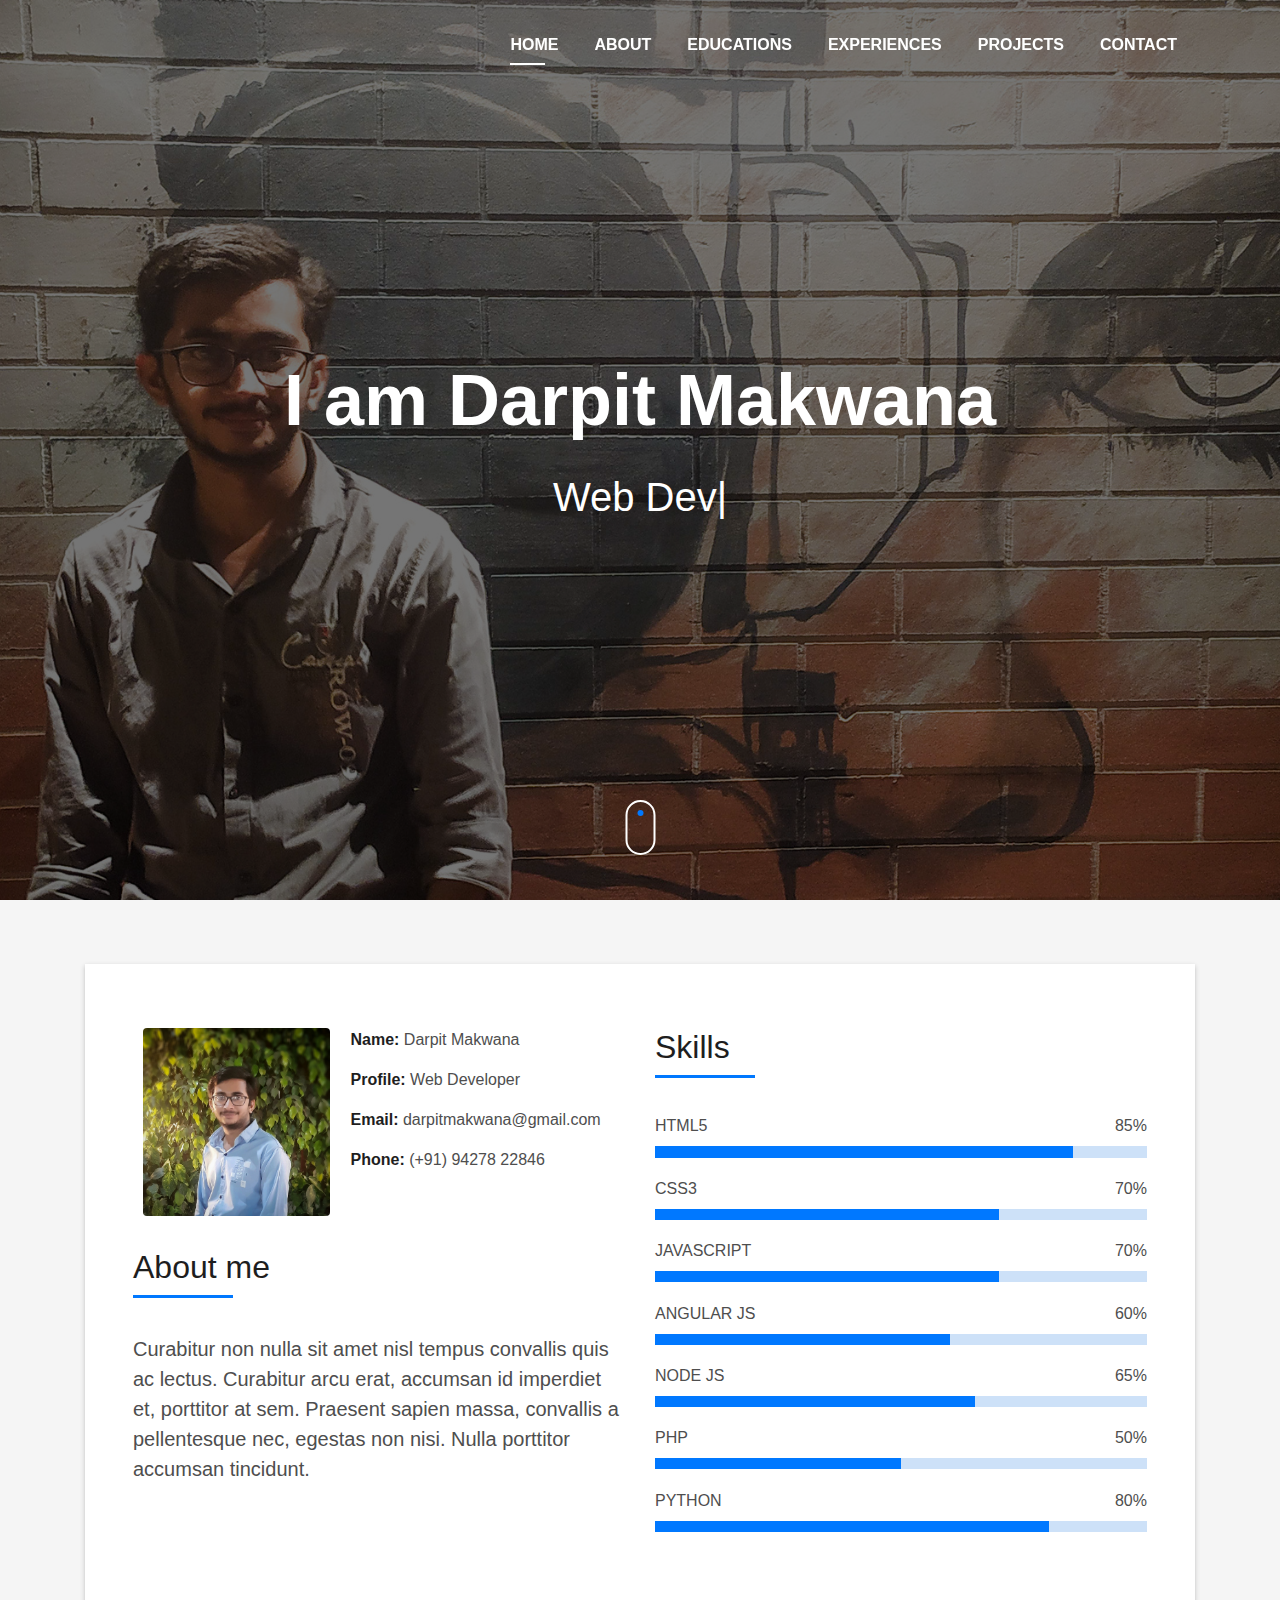
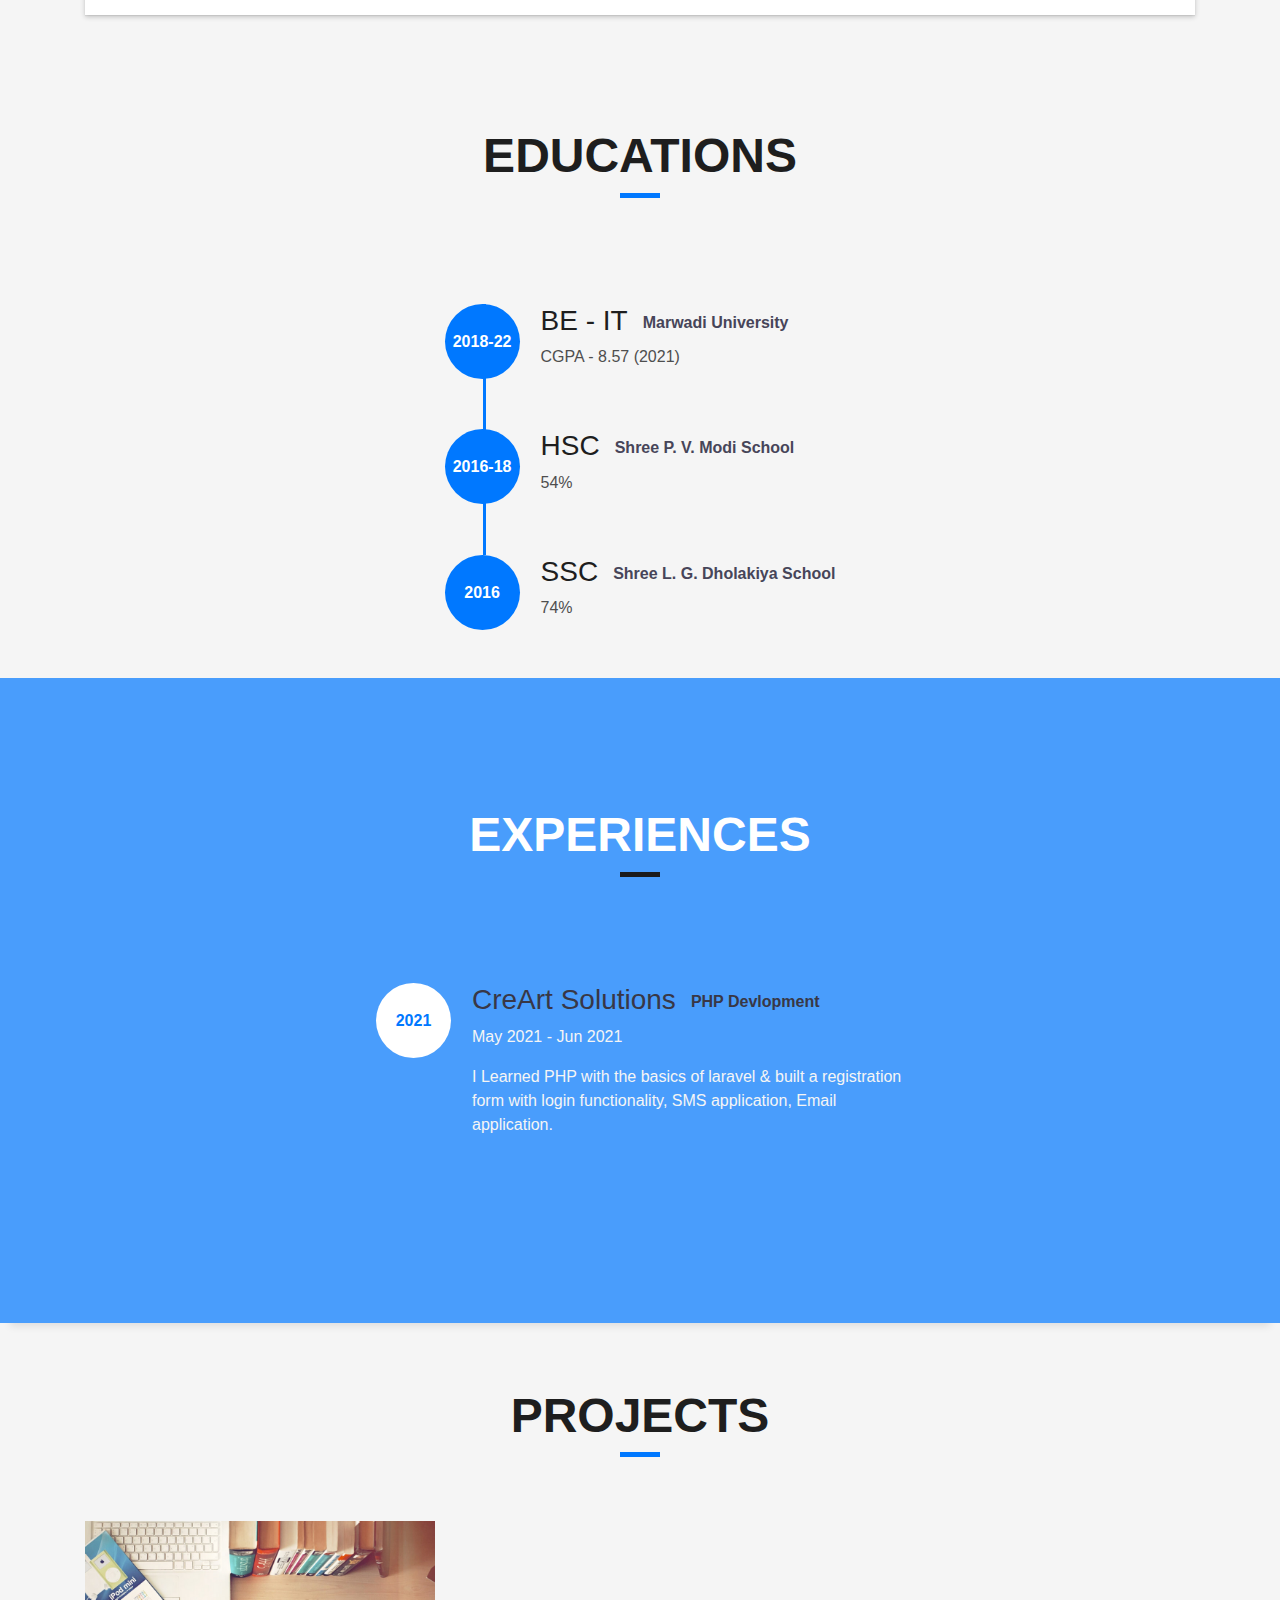
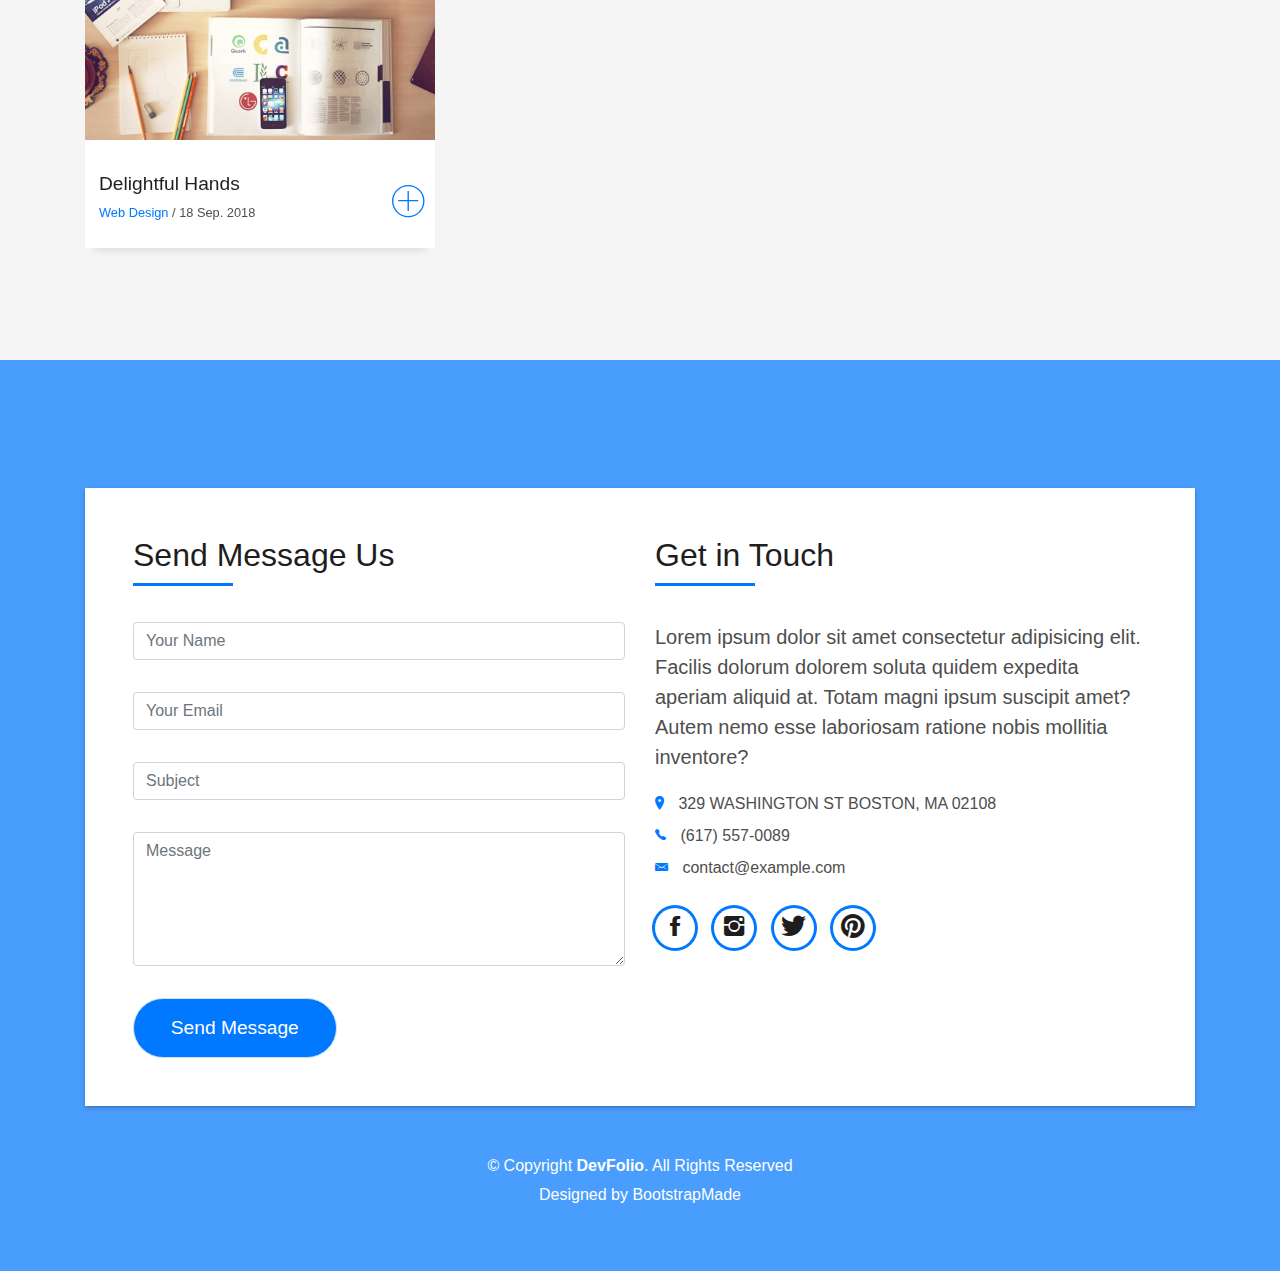
==== index.html @ 86b681df "Add Initial Code" ====
<!DOCTYPE html>
<html lang="en">

<head>
  <meta charset="utf-8" />
  <title>Darpit Makwana</title>
  <meta content="width=device-width, initial-scale=1.0" name="viewport" />
  <meta content="" name="keywords" />
  <meta content="" name="description" />

  <!-- Favicons -->
  <link href="img/favicon.png" rel="icon" />
  <link href="img/apple-touch-icon.png" rel="apple-touch-icon" />

  <!-- Bootstrap CSS File -->
  <link href="lib/bootstrap/css/bootstrap.min.css" rel="stylesheet" />

  <!-- Libraries CSS Files -->
  <link href="lib/font-awesome/css/font-awesome.min.css" rel="stylesheet" />
  <link href="lib/animate/animate.min.css" rel="stylesheet" />
  <link href="lib/ionicons/css/ionicons.min.css" rel="stylesheet" />
  <link href="lib/owlcarousel/assets/owl.carousel.min.css" rel="stylesheet" />
  <link href="lib/lightbox/css/lightbox.min.css" rel="stylesheet" />

  <!-- Main Stylesheet File -->
  <link href="css/style.css" rel="stylesheet" />
  <link rel="stylesheet" href="style.css" />

  <!-- =======================================================
    Theme Name: DevFolio
    Theme URL: https://bootstrapmade.com/devfolio-bootstrap-portfolio-html-template/
    Author: BootstrapMade.com
    License: https://bootstrapmade.com/license/
  ======================================================= -->
</head>

<body id="page-top">
  <!--/ Nav Star /-->
  <nav class="navbar navbar-b navbar-trans navbar-expand-md fixed-top" id="mainNav">
    <div class="container">
      <!-- <a class="navbar-brand js-scroll" href="#page-top">DevFolio</a> -->
      <button class="navbar-toggler collapsed" type="button" data-toggle="collapse" data-target="#navbarDefault"
        aria-controls="navbarDefault" aria-expanded="false" aria-label="Toggle navigation">
        <span></span>
        <span></span>
        <span></span>
      </button>
      <div class="navbar-collapse collapse justify-content-end" id="navbarDefault">
        <ul class="navbar-nav">
          <li class="nav-item">
            <a class="nav-link js-scroll active" href="#home">Home</a>
          </li>
          <li class="nav-item">
            <a class="nav-link js-scroll" href="#about">About</a>
          </li>
          <li class="nav-item">
            <a class="nav-link js-scroll" href="#educations">Educations</a>
          </li>
          <li class="nav-item">
            <a class="nav-link js-scroll" href="#experiences">Experiences</a>
          </li>
          <li class="nav-item">
            <a class="nav-link js-scroll" href="#projects">Projects</a>
          </li>
          <!-- <li class="nav-item">
            <a class="nav-link js-scroll" href="#blog">Blog</a>
          </li> -->
          <li class="nav-item">
            <a class="nav-link js-scroll" href="#contact">Contact</a>
          </li>
        </ul>
      </div>
    </div>
  </nav>
  <!--/ Nav End /-->

  <!--/ Intro Skew Star /-->
  <div id="home" class="intro route bg-image" style="background-image: url(img/Darpit.jpg)">
    <div class="overlay-itro"></div>
    <div class="intro-content display-table">
      <div class="table-cell">
        <div class="container">
          <!-- <p class="display-6 color-d">Hello, world!</p> -->
          <h1 class="intro-title mb-4">I am Darpit Makwana</h1>
          <p class="intro-subtitle">
            <span class="text-slider-items">
              Web Developer,Web Designer,Frontend Developer,Python Developer
            </span>
            <strong class="text-slider"></strong>
          </p>
          <!-- <p class="pt-3"><a class="btn btn-primary btn js-scroll px-4" href="#about" role="button">Learn More</a></p> -->
          <a href="#about" class="scroll-down js-scroll mouse effect">
            <span></span>
          </a>
        </div>
      </div>
    </div>
  </div>
  <!--/ Intro Skew End /-->

  <section id="about" class="about-mf sect-pt4 route">
    <div class="container">
      <div class="row">
        <div class="col-sm-12">
          <div class="box-shadow-full">
            <div class="row">
              <div class="col-md-6">
                <div class="row">
                  <div class="col-sm-6 col-md-5">
                    <div class="about-img">
                      <img src="img/Darpit 1x1.jpg" class="img-fluid rounded b-shadow-a" alt="Profile Picture" />
                    </div>
                  </div>
                  <div class="col-sm-6 col-md-7">
                    <div class="about-info">
                      <p>
                        <span class="title-s">Name: </span>
                        <span class="span-about">Darpit Makwana</span>
                      </p>
                      <p>
                        <span class="title-s">Profile: </span>
                        <span class="span-about">Web Developer</span>
                      </p>
                      <p>
                        <span class="title-s">Email: </span>
                        <span class="span-about">darpitmakwana@gmail.com</span>
                      </p>
                      <p>
                        <span class="title-s">Phone: </span>
                        <span class="span-about">(+91) 94278 22846</span>
                      </p>
                    </div>
                  </div>
                </div>
                <div class="title-box-2">
                  <h5 class="title-left">About me</h5>
                </div>
                <p class="lead">
                  Curabitur non nulla sit amet nisl tempus convallis quis ac
                  lectus. Curabitur arcu erat, accumsan id imperdiet et,
                  porttitor at sem. Praesent sapien massa, convallis a
                  pellentesque nec, egestas non nisi. Nulla porttitor
                  accumsan tincidunt.
                </p>

              </div>
              <div class="col-md-6">
                <div class="about-me pt-4 pt-md-0">
                  <div class="skill-mf">
                    <div class="title-box-2">
                      <h5 class="title-left">Skills</h5>
                    </div>
                    <span>HTML5</span> <span class="pull-right">85%</span>
                    <div class="progress">
                      <div class="progress-bar" role="progressbar" style="width: 85%" aria-valuenow="85"
                        aria-valuemin="0" aria-valuemax="100"></div>
                    </div>
                    <span>CSS3</span> <span class="pull-right">70%</span>
                    <div class="progress">
                      <div class="progress-bar" role="progressbar" style="width: 70%" aria-valuenow="70"
                        aria-valuemin="0" aria-valuemax="100"></div>
                    </div>
                    <span>JAVASCRIPT</span> <span class="pull-right">70%</span>
                    <div class="progress">
                      <div class="progress-bar" role="progressbar" style="width: 70%" aria-valuenow="70"
                        aria-valuemin="0" aria-valuemax="100"></div>
                    </div>
                    <span>ANGULAR JS</span> <span class="pull-right">60%</span>
                    <div class="progress">
                      <div class="progress-bar" role="progressbar" style="width: 60%" aria-valuenow="60"
                        aria-valuemin="0" aria-valuemax="100"></div>
                    </div>
                    <span>NODE JS</span> <span class="pull-right">65%</span>
                    <div class="progress">
                      <div class="progress-bar" role="progressbar" style="width: 65%" aria-valuenow="65"
                        aria-valuemin="0" aria-valuemax="100"></div>
                    </div>
                    <span>PHP</span> <span class="pull-right">50%</span>
                    <div class="progress">
                      <div class="progress-bar" role="progressbar" style="width: 50%" aria-valuenow="50"
                        aria-valuemin="0" aria-valuemax="100"></div>
                    </div>
                    <span>PYTHON</span> <span class="pull-right">80%</span>
                    <div class="progress">
                      <div class="progress-bar" role="progressbar" style="width: 80%" aria-valuenow="80"
                        aria-valuemin="0" aria-valuemax="100"></div>
                    </div>


                  </div>



                </div>
              </div>
            </div>
          </div>
        </div>
      </div>
    </div>
  </section>

  <!--/ Section Services Star /-->
  <section id="educations" class="educations-mf sect-pt4 route">
    <div class="container">
      <div class="row">
        <div class="col-sm-12">
          <div class="title-box text-center">
            <h3 class="title-a">Educations</h3>
            <div class="line-mf"></div>
          </div>
        </div>
      </div>
      <div class="row">
        <div class="center">
          <div class="timeline">
            <div class="timeline-edu">
              <div class="timeline-yr-edu">
                <span>2018-22</span>
              </div>
              <div class="timeline-info-edu">
                <h3><span>BE - IT</span><small>Marwadi University</small></h3>
                <p>
                  CGPA - 8.57 (2021)
                </p>
              </div>
            </div>

            <div class="timeline-edu">
              <div class="timeline-yr-edu">
                <span>2016-18</span>
              </div>
              <div class="timeline-info-edu">
                <h3>
                  <span>HSC</span><small>Shree P. V. Modi School</small>
                </h3>
                <p>
                  54%
                </p>
              </div>
            </div>

            <div class="timeline-edu">
              <div class="timeline-yr-edu">
                <span>2016</span>
              </div>
              <div class="timeline-info-edu">
                <h3>
                  <span>SSC</span><small>Shree L. G. Dholakiya School</small>
                </h3>
                <p>
                  74%
                </p>
              </div>
            </div>
          </div>
        </div>
      </div>
  </section>
  <!--/ Section Education End /-->


  <!--/ Section Experiences Star /-->
  <section id="experiences" class="experiences-mf route">
    <div class="section-counter paralax-mf bg-image" style="background-image: url(img/overlay-bg.jpg)">
      <div class="overlay-mf"></div>
      <div class="container">
        <div class="row">
          <div class="col-sm-12">
            <div class="title-box text-center">
              <h3 class="title-aw">Experiences</h3>
              <div class="line-black"></div>
            </div>
          </div>
          <div class="center">
            <div class="timeline">
              <div class="timeline-exp">
                <div class="timeline-yr-exp">
                  <span>2021</span>
                </div>
                <div class="timeline-info-exp">
                  <h3><span class="exp-title">CreArt Solutions</span><small>PHP Devlopment</small></h3>
                  <p class="color-d">May 2021 - Jun 2021</p>
                  <p class="color-d">
                    I Learned PHP with the basics of laravel & built a registration form with login functionality, SMS application, Email application.
                  </p>
                </div>
              </div>
            </div>
          </div>
        </div>
      </div>
    </div>
  </section>
  <!--/ Section Experiences End /-->

  <!--/ Section Projects Star /-->
  <section id="projects" class="projects-mf sect-pt4 route">
    <div class="container">
      <div class="row">
        <div class="col-sm-12">
          <div class="title-box text-center">
            <h3 class="title-a">Projects</h3>
            <!-- <p class="subtitle-a">
              Lorem ipsum, dolor sit amet consectetur adipisicing elit.
            </p> -->
            <div class="line-mf"></div>
          </div>
        </div>
      </div>
      <div class="row">

        <div class="col-md-4">
          <div class="project-box">
            <a href="img/Darpit.jpg" data-lightbox="gallery-mf">
              <div class="project-img">
                <img src="img/work-1.jpg" alt="" class="img-fluid" />
              </div>
              <div class="project-content">
                <div class="row">
                  <div class="col-sm-8">
                    <h2 class="w-title">Delightful Hands</h2>
                    <div class="w-more">
                      <span class="w-ctegory">Web Design</span> /
                      <span class="w-date">18 Sep. 2018</span>
                    </div>
                  </div>
                  <div class="col-sm-4">
                    <div class="w-like">
                      <span class="ion-ios-plus-outline"></span>
                    </div>
                  </div>
                </div>
              </div>
            </a>
          </div>





        </div>
      </div>
    </div>
  </section>
  <!--/ Section Projects End /-->

  <!--/ Section Contact-Footer Star /-->
  <section class="paralax-mf footer-paralax bg-image sect-mt4 route" style="background-image: url(img/overlay-bg.jpg)">
    <div class="overlay-mf"></div>
    <div class="container">
      <div class="row">
        <div class="col-sm-12">
          <div class="contact-mf">
            <div id="contact" class="box-shadow-full">
              <div class="row">
                <div class="col-md-6">
                  <div class="title-box-2">
                    <h5 class="title-left">Send Message Us</h5>
                  </div>
                  <div>
                    <form action="" method="post" role="form" class="contactForm">
                      <div id="sendmessage">
                        Your message has been sent. Thank you!
                      </div>
                      <div id="errormessage"></div>
                      <div class="row">
                        <div class="col-md-12 mb-3">
                          <div class="form-group">
                            <input type="text" name="name" class="form-control" id="name" placeholder="Your Name"
                              data-rule="minlen:4" data-msg="Please enter at least 4 chars" />
                            <div class="validation"></div>
                          </div>
                        </div>
                        <div class="col-md-12 mb-3">
                          <div class="form-group">
                            <input type="email" class="form-control" name="email" id="email" placeholder="Your Email"
                              data-rule="email" data-msg="Please enter a valid email" />
                            <div class="validation"></div>
                          </div>
                        </div>
                        <div class="col-md-12 mb-3">
                          <div class="form-group">
                            <input type="text" class="form-control" name="subject" id="subject" placeholder="Subject"
                              data-rule="minlen:4" data-msg="Please enter at least 8 chars of subject" />
                            <div class="validation"></div>
                          </div>
                        </div>
                        <div class="col-md-12 mb-3">
                          <div class="form-group">
                            <textarea class="form-control" name="message" rows="5" data-rule="required"
                              data-msg="Please write something for us" placeholder="Message"></textarea>
                            <div class="validation"></div>
                          </div>
                        </div>
                        <div class="col-md-12">
                          <button type="submit" class="button button-a button-big button-rouded">
                            Send Message
                          </button>
                        </div>
                      </div>
                    </form>
                  </div>
                </div>
                <div class="col-md-6">
                  <div class="title-box-2 pt-4 pt-md-0">
                    <h5 class="title-left">Get in Touch</h5>
                  </div>
                  <div class="more-info">
                    <p class="lead">
                      Lorem ipsum dolor sit amet consectetur adipisicing elit.
                      Facilis dolorum dolorem soluta quidem expedita aperiam
                      aliquid at. Totam magni ipsum suscipit amet? Autem nemo
                      esse laboriosam ratione nobis mollitia inventore?
                    </p>
                    <ul class="list-ico">
                      <li>
                        <span class="ion-ios-location"></span> 329 WASHINGTON
                        ST BOSTON, MA 02108
                      </li>
                      <li>
                        <span class="ion-ios-telephone"></span> (617) 557-0089
                      </li>
                      <li>
                        <span class="ion-email"></span> contact@example.com
                      </li>
                    </ul>
                  </div>
                  <div class="socials">
                    <ul>
                      <li>
                        <a href=""><span class="ico-circle"><i class="ion-social-facebook"></i></span></a>
                      </li>
                      <li>
                        <a href=""><span class="ico-circle"><i class="ion-social-instagram"></i></span></a>
                      </li>
                      <li>
                        <a href=""><span class="ico-circle"><i class="ion-social-twitter"></i></span></a>
                      </li>
                      <li>
                        <a href=""><span class="ico-circle"><i class="ion-social-pinterest"></i></span></a>
                      </li>
                    </ul>
                  </div>
                </div>
              </div>
            </div>
          </div>
        </div>
      </div>
    </div>
    <footer>
      <div class="container">
        <div class="row">
          <div class="col-sm-12">
            <div class="copyright-box">
              <p class="copyright">
                &copy; Copyright <strong>DevFolio</strong>. All Rights
                Reserved
              </p>
              <div class="credits">
                <!--
                  All the links in the footer should remain intact.
                  You can delete the links only if you purchased the pro version.
                  Licensing information: https://bootstrapmade.com/license/
                  Purchase the pro version with working PHP/AJAX contact form: https://bootstrapmade.com/buy/?theme=DevFolio
                -->
                Designed by
                <a href="https://bootstrapmade.com/">BootstrapMade</a>
              </div>
            </div>
          </div>
        </div>
      </div>
    </footer>
  </section>
  <!--/ Section Contact-footer End /-->

  <a href="#" class="back-to-top"><i class="fa fa-chevron-up"></i></a>
  <div id="preloader"></div>

  <!-- JavaScript Libraries -->
  <script src="lib/jquery/jquery.min.js"></script>
  <script src="lib/jquery/jquery-migrate.min.js"></script>
  <script src="lib/popper/popper.min.js"></script>
  <script src="lib/bootstrap/js/bootstrap.min.js"></script>
  <script src="lib/easing/easing.min.js"></script>
  <script src="lib/counterup/jquery.waypoints.min.js"></script>
  <script src="lib/counterup/jquery.counterup.js"></script>
  <script src="lib/owlcarousel/owl.carousel.min.js"></script>
  <script src="lib/lightbox/js/lightbox.min.js"></script>
  <script src="lib/typed/typed.min.js"></script>
  <!-- Contact Form JavaScript File -->
  <script src="contactform/contactform.js"></script>

  <!-- Template Main Javascript File -->
  <script src="js/main.js"></script>
</body>

</html>
---- css/style.css ----
/*
  Theme Name: DevFolio
  Theme URL: https://bootstrapmade.com/devfolio-bootstrap-portfolio-html-template/
  Author: BootstrapMade.com
  License: https://bootstrapmade.com/license/
*/

/*======================================
//--//-->   STYLES GENERALES
======================================*/

body {
  background-color: #f5f5f5;
  color: #4e4e4e;
}

h1,
h2,
h3,
h4,
h5,
h6 {
  color: #1e1e1e;
}

a {
  color: #1e1e1e;
  transition: all 0.5s ease-in-out;
}

a:hover {
  color: #0078ff;
  text-decoration: none;
  transition: all 0.5s ease-in-out;
}

.p-r {
  position: relative;
}

.color-a {
  color: #0078ff;
}

.color-d {
  color: #f5f5f5;
}

.color-text-a {
  color: #4e4e4e;
}

.box-shadow,
.paralax-mf,
.service-box,
.project-box,
.card-blog {
  box-shadow: 0 13px 8px -10px rgba(0, 0, 0, 0.1);
}

.box-shadow-a,
.button:hover {
  box-shadow: 0 0 0 4px #cde1f8;
}

.display-5 {
  font-size: 2.5rem;
  font-weight: 300;
  line-height: 1.1;
}

.display-6 {
  font-size: 2rem;
  font-weight: 300;
  line-height: 1.1;
}

.avatar {
  width: 32px;
  height: 32px;
  margin-right: 4px;
  overflow: hidden;
}

.bg-image {
  background-repeat: no-repeat;
  background-attachment: fixed;
  background-size: cover;
  background-position: center center;
}

.overlay-mf {
  background-color: #0078ff;
}

.overlay-mf {
  position: absolute;
  top: 0;
  left: 0px;
  padding: 0;
  height: 100%;
  width: 100%;
  opacity: 0.7;
}

.paralax-mf {
  position: relative;
  padding: 8rem 0;
}

.display-table {
  width: 100%;
  height: 100%;
  display: table;
}

.table-cell {
  display: table-cell;
  vertical-align: middle;
}

/*--/ Sections /--*/

.sect-4 {
  padding: 4rem 0;
}

.sect-pt4 {
  padding-top: 4rem;
}

.sect-mt4 {
  margin-top: 4rem;
}

/*--/ Title s /--*/

.title-s {
  font-weight: 600;
  color: #1e1e1e;
  /* font-size: 14px; */
}

.title-s, .span-about{
  font-size: 16px;
}

/*--/ Title A /--*/

.title-box {
  margin-bottom: 4rem;
}

.title-a, .title-aw {
  font-size: 3rem;
  font-weight: bold;
  text-transform: uppercase;
}

.title-aw {
  color: #ffffff;
}

.subtitle-a {
  color: #4e4e4e;
}

.line-mf, .line-black {
  width: 40px;
  height: 5px;
  background-color: #0078ff;
  margin: 0 auto;
}

.line-black {
  background-color: #1B1B1B;
}

/*--/ Title Left /--*/

.title-box-2 {
  margin-bottom: 3rem;
}

.title-left {
  font-size: 2rem;
  position: relative;
}

.title-left:before {
  content: '';
  position: absolute;
  height: 3px;
  background-color: #0078ff;
  width: 100px;
  bottom: -12px;
}

/*------/ Box /------*/

.box-pl2 {
  padding-left: 2rem;
}

.box-shadow-full {
  padding: 3rem 1.25rem;
  position: relative;
  background-color: #fff;
  margin-bottom: 3rem;
  z-index: 2;
  box-shadow: 0 1px 1px 0 rgba(0, 0, 0, 0.06), 0 2px 5px 0 rgba(0, 0, 0, 0.2);
}

/*------/ Socials /------*/

.socials {
  padding: 1.5rem 0;
}

.socials ul li {
  display: inline-block;
}

.socials .ico-circle {
  height: 40px;
  width: 40px;
  font-size: 1.7rem;
  border-radius: 50%;
  line-height: 1.4;
  margin: 0 15px 0 0;
  box-shadow: 0 0 0 3px #0078ff;
  transition: all 500ms ease;
}

.socials .ico-circle:hover {
  background-color: #0078ff;
  color: #fff;
  box-shadow: 0 0 0 3px #cde1f8;
  transition: all 500ms ease;
}

/*------/ Ul resect /------*/

.ul-resect,
.socials ul,
.list-ico,
.blog-wrapper .post-meta ul,
.box-comments .list-comments,
.widget-sidebar .list-sidebar,
.widget-tags ul {
  list-style: none;
  padding-left: 0;
  margin-bottom: 0;
}

.list-ico {
  line-height: 2;
}

.list-ico span {
  color: #0078ff;
  margin-right: 10px;
}

/*------/ Ico Circle /------*/

.ico-circle {
  height: 100px;
  width: 100px;
  font-size: 2rem;
  border-radius: 50%;
  line-height: 1.55;
  margin: 0 auto;
  text-align: center;
  box-shadow: 0 0 0 10px #0078ff;
  display: block;
}

/*------/ Owl Carousel /------*/

.owl-theme .owl-dots {
  text-align: center;
  margin-top: 18px;
}

.owl-theme .owl-dots .owl-dot {
  display: inline-block;
}

.owl-theme .owl-dots .owl-dot span {
  width: 18px;
  height: 7px;
  margin: 5px 5px;
  background: #cde1f8;
  border: 0px solid #cde1f8;
  display: block;
  transition: all 0.6s ease-in-out;
  cursor: pointer;
}

.owl-theme .owl-dots .owl-dot:hover span {
  background-color: #cde1f8;
}

.owl-theme .owl-dots .owl-dot.active span {
  background-color: #1B1B1B;
  width: 25px;
}

/*--/ Scrolltop s /--*/

.scrolltop-mf {
  position: relative;
  display: none;
}

.scrolltop-mf span {
  z-index: 999;
  position: fixed;
  width: 42px;
  height: 42px;
  background-color: #0078ff;
  opacity: .7;
  font-size: 1.6rem;
  line-height: 1.5;
  text-align: center;
  color: #fff;
  top: auto;
  left: auto;
  right: 30px;
  bottom: 50px;
  cursor: pointer;
  border-radius: 50%;
}

/* Back to top button */

.back-to-top {
  position: fixed;
  display: none;
  background: #0078ff;
  color: #fff;
  width: 44px;
  height: 44px;
  text-align: center;
  line-height: 1;
  font-size: 16px;
  border-radius: 50%;
  right: 15px;
  bottom: 15px;
  transition: background 0.5s;
  z-index: 11;
}

.back-to-top i {
  padding-top: 12px;
  color: #fff;
}

/* Prelaoder */

#preloader {
  position: fixed;
  top: 0;
  left: 0;
  right: 0;
  bottom: 0;
  z-index: 9999;
  overflow: hidden;
  background: #fff;
}

#preloader:before {
  content: "";
  position: fixed;
  top: calc(50% - 30px);
  left: calc(50% - 30px);
  border: 6px solid #f2f2f2;
  border-top: 6px solid #0078ff;
  border-radius: 50%;
  width: 60px;
  height: 60px;
  -webkit-animation: animate-preloader 1s linear infinite;
  animation: animate-preloader 1s linear infinite;
}

@-webkit-keyframes animate-preloader {
  0% {
    -webkit-transform: rotate(0deg);
    transform: rotate(0deg);
  }

  100% {
    -webkit-transform: rotate(360deg);
    transform: rotate(360deg);
  }
}

@keyframes animate-preloader {
  0% {
    -webkit-transform: rotate(0deg);
    transform: rotate(0deg);
  }

  100% {
    -webkit-transform: rotate(360deg);
    transform: rotate(360deg);
  }
}

/*======================================
//--//-->   NAVBAR
======================================*/

.navbar-b {
  transition: all .5s ease-in-out;
  background-color: transparent;
  padding-top: 1.563rem;
  padding-bottom: 1.563rem;
}

.navbar-b.navbar-reduce {
  box-shadow: 0px 6px 9px 0px rgba(0, 0, 0, 0.06);
}

.navbar-b.navbar-trans .nav-item,
.navbar-b.navbar-reduce .nav-item {
  position: relative;
  padding-right: 10px;
  padding-left: 0;
}

.navbar-b.navbar-trans .nav-link,
.navbar-b.navbar-reduce .nav-link {
  color: #fff;
  text-transform: uppercase;
  font-weight: 600;
}

.navbar-b.navbar-trans .nav-link:before,
.navbar-b.navbar-reduce .nav-link:before {
  content: '';
  position: absolute;
  margin-left: 0px;
  width: 0%;
  bottom: 0;
  left: 0;
  height: 2px;
  transition: all 500ms ease;
}

.navbar-b.navbar-trans .nav-link:hover,
.navbar-b.navbar-reduce .nav-link:hover {
  color: #1B1B1B;
}

.navbar-b.navbar-trans .nav-link:hover:before,
.navbar-b.navbar-reduce .nav-link:hover:before {
  width: 35px;
}

.navbar-b.navbar-trans .show > .nav-link:before,
.navbar-b.navbar-trans .active > .nav-link:before,
.navbar-b.navbar-trans .nav-link.show:before,
.navbar-b.navbar-trans .nav-link.active:before,
.navbar-b.navbar-reduce .show > .nav-link:before,
.navbar-b.navbar-reduce .active > .nav-link:before,
.navbar-b.navbar-reduce .nav-link.show:before,
.navbar-b.navbar-reduce .nav-link.active:before {
  width: 35px;
}

.navbar-b.navbar-trans .nav-link:before {
  background-color: #fff;
}

.navbar-b.navbar-trans .nav-link:hover {
  color: #fff;
}

.navbar-b.navbar-trans .show > .nav-link,
.navbar-b.navbar-trans .active > .nav-link,
.navbar-b.navbar-trans .nav-link.show,
.navbar-b.navbar-trans .nav-link.active {
  color: #fff;
}

.navbar-b.navbar-reduce {
  transition: all .5s ease-in-out;
  background-color: #fff;
  padding-top: 15px;
  padding-bottom: 15px;
}

.navbar-b.navbar-reduce .nav-link {
  color: #0078ff;
}

.navbar-b.navbar-reduce .nav-link:before {
  background-color: #0078ff;
}

.navbar-b.navbar-reduce .nav-link:hover {
  color: #0078ff;
}

.navbar-b.navbar-reduce .show > .nav-link,
.navbar-b.navbar-reduce .active > .nav-link,
.navbar-b.navbar-reduce .nav-link.show,
.navbar-b.navbar-reduce .nav-link.active {
  color: #0078ff;
}

.navbar-b.navbar-reduce .navbar-brand {
  color: #0078ff;
}

.navbar-b.navbar-reduce .navbar-toggler span {
  background-color: #1B1B1B;
}

.navbar-b .navbar-brand {
  color: #fff;
  font-size: 1.6rem;
  font-weight: 600;
}

.navbar-b .navbar-nav .dropdown-item.show .dropdown-menu,
.navbar-b .dropdown.show .dropdown-menu,
.navbar-b .dropdown-btn.show .dropdown-menu {
  -webkit-transform: translate3d(0px, 0px, 0px);
  transform: translate3d(0px, 0px, 0px);
  visibility: visible !important;
}

.navbar-b .dropdown-menu {
  margin: 1.12rem 0 0;
  border-radius: 0;
}

.navbar-b .dropdown-menu .dropdown-item {
  padding: .7rem 1.7rem;
  transition: all 500ms ease;
}

.navbar-b .dropdown-menu .dropdown-item:hover {
  background-color: #0078ff;
  color: #fff;
  transition: all 500ms ease;
}

.navbar-b .dropdown-menu .dropdown-item.active {
  background-color: #0078ff;
}

/*--/ Hamburger Navbar /--*/

.navbar-toggler {
  position: relative;
}

.navbar-toggler:focus,
.navbar-toggler:active {
  outline: 0;
}

.navbar-toggler span {
  display: block;
  background-color: #fff;
  height: 3px;
  width: 25px;
  margin-top: 4px;
  margin-bottom: 4px;
  -webkit-transform: rotate(0deg);
  transform: rotate(0deg);
  left: 0;
  opacity: 1;
}

.navbar-toggler span:nth-child(1),
.navbar-toggler span:nth-child(3) {
  transition: -webkit-transform .35s ease-in-out;
  transition: transform .35s ease-in-out;
  transition: transform .35s ease-in-out, -webkit-transform .35s ease-in-out;
}

.navbar-toggler:not(.collapsed) span:nth-child(1) {
  position: absolute;
  left: 12px;
  top: 10px;
  -webkit-transform: rotate(135deg);
  transform: rotate(135deg);
  opacity: 0.9;
}

.navbar-toggler:not(.collapsed) span:nth-child(2) {
  height: 12px;
  visibility: hidden;
  background-color: transparent;
}

.navbar-toggler:not(.collapsed) span:nth-child(3) {
  position: absolute;
  left: 12px;
  top: 10px;
  -webkit-transform: rotate(-135deg);
  transform: rotate(-135deg);
  opacity: 0.9;
}

/*======================================
//--//-->   INTRO
======================================*/

.intro {
  height: 100vh;
  position: relative;
  color: #fff;
}

.intro .intro-content {
  text-align: center;
  position: absolute;
}

.intro .overlay-itro {
  background-color: rgba(0, 0, 0, 0.6);
  position: absolute;
  top: 0;
  left: 0px;
  padding: 0;
  height: 100%;
  width: 100%;
  opacity: .9;
}

.intro .intro-title {
  color: #fff;
  font-weight: 600;
  font-size: 3rem;
}

.intro .intro-subtitle {
  font-size: 1.5rem;
  font-weight: 300;
}

.intro .text-slider-items {
  display: none;
}

.intro-single {
  height: 350px;
}

.intro-single .intro-content {
  margin-top: 30px;
}

.intro-single .intro-title {
  text-transform: uppercase;
  font-size: 3rem;
}

.intro-single .breadcrumb {
  background-color: transparent;
  color: #0078ff;
}

.intro-single .breadcrumb .breadcrumb-item:before {
  color: #cde1f8;
}

.intro-single .breadcrumb .breadcrumb-item.active {
  color: #cde1f8;
}

.intro-single .breadcrumb a {
  color: #fff;
}

/*======================================
//--//-->   ABOUT
======================================*/

.about-mf .box-shadow-full {
  padding-top: 4rem;
  padding-bottom: 4rem;
}

.about-mf .about-img {
  margin-bottom: 2rem;
}

.about-mf .about-img img {
  margin-left: 10px;
}

.skill-mf span {
  color: #4e4e4e;
}

.skill-mf .progress {
  background-color: #cde1f8;
  margin: .5rem 0 1.2rem 0;
  border-radius: 0;
  height: .7rem;
}

.skill-mf .progress .progress-bar {
  height: .7rem;
  background-color: #0078ff;
}

/*======================================
//--//-->   SERVICES
======================================*/

.service-box {
  background-color: #fff;
  padding: 2.5rem 1.3rem;
  border-radius: 1rem;
  margin-bottom: 3rem;
}

.service-box:hover .ico-circle {
  transition: all 500ms ease;
  color: #fff;
  background-color: #0078ff;
  box-shadow: 0 0 0 10px #cde1f8;
}

.service-box .service-ico {
  margin-bottom: 1rem;
  color: #1e1e1e;
}

.service-box .ico-circle {
  transition: all 500ms ease;
  font-size: 4rem;
}

.service-box .s-title {
  font-size: 1.4rem;
  text-transform: uppercase;
  text-align: center;
  padding: .4rem 0;
}

.service-box .s-description {
  color: #4e4e4e;
}

/*======================================
//--//-->   COUNTER
======================================*/

.counter-box {
  color: #fff;
  text-align: center;
}

.counter-ico {
  margin-bottom: 1rem;
}

.counter-ico .ico-circle {
  height: 60px;
  width: 60px;
  line-height: 1.8;
  box-shadow: 0 0 0 10px #cde1f8;
}

.counter-num .counter {
  font-size: 2rem;
  margin-bottom: 0;
}

/*======================================
//--//-->   PORTFOLIO
======================================*/

.project-box {
  margin-bottom: 3rem;
  -webkit-backface-visibility: hidden;
  backface-visibility: hidden;
  background-color: #fff;
}

.project-box:hover img {
  -webkit-transform: scale(1.3);
  transform: scale(1.3);
}

.project-img {
  display: block;
  overflow: hidden;
}

.project-img img {
  transition: all 1s;
}

.project-content {
  padding: 2rem 3% 1rem 4%;
}

.project-content .w-more {
  color: #4e4e4e;
  font-size: .8rem;
}

.project-content .w-more .w-ctegory {
  color: #0078ff;
}

.project-content .w-like {
  font-size: 2.5rem;
  color: #0078ff;
  float: right;
}

.project-content .w-like a {
  color: #0078ff;
}

.project-content .w-like .num-like {
  font-size: .7rem;
}

.w-title {
  font-size: 1.2rem;
}

/*======================================
//--//-->   TESTIMONIALS
======================================*/

.testimonials .owl-carousel .owl-item img {
  width: auto;
}

.testimonial-box {
  color: #fff;
  text-align: center;
}

.testimonial-box .author-test {
  margin-top: 1rem;
}

.testimonial-box .author-test img {
  margin: 0 auto;
}

.testimonial-box .author {
  color: #fff;
  text-transform: uppercase;
  font-weight: 600;
  margin: 1rem 0;
  display: block;
  font-size: 1.4rem;
}

.testimonial-box .comit {
  font-size: 2rem;
  color: #0078ff;
  background-color: #fff;
  width: 52px;
  height: 52px;
  display: block;
  margin: 0 auto;
  border-radius: 50%;
  line-height: 1.6;
}

/*======================================
//--//-->   BLOG
======================================*/

.card-blog .card-body {
  position: relative;
}

.card-blog .card-category-box {
  position: absolute;
  text-align: center;
  top: -16px;
  left: 15px;
  right: 15px;
  line-height: 25px;
  overflow: hidden;
}

.card-blog .card-category {
  display: inline-block;
  color: #fff;
  padding: 0 15px 5px;
  overflow: hidden;
  background-color: #0078ff;
  border-radius: 4px;
}

.card-blog .card-category .category {
  color: #fff;
  display: inline-block;
  text-transform: uppercase;
  font-size: .7rem;
  letter-spacing: .1px;
  margin-bottom: 0;
}

.card-blog .card-title {
  font-size: 1.3rem;
  margin-top: .6rem;
}

.card-blog .card-description {
  color: #4e4e4e;
}

.card-blog .post-author {
  display: inline-block;
}

.card-blog .post-date {
  color: #4e4e4e;
  display: inline-block;
  float: right;
}

/*======================================
//--//-->   BLOG-SINGLE
======================================*/

.post-box,
.form-comments,
.box-comments,
.widget-sidebar {
  padding: 2rem;
  background-color: #fff;
  margin-bottom: 3rem;
}

.blog-wrapper .article-title {
  font-size: 1.5rem;
}

.blog-wrapper .post-meta {
  margin: 1rem 0;
}

.blog-wrapper .post-meta ul {
  border-left: 4px solid #0078ff;
  margin-top: 1rem;
}

.blog-wrapper .post-meta ul li {
  display: inline-block;
  margin-left: 15px;
}

.blog-wrapper .post-meta ul a {
  color: #0078ff;
}

.blog-wrapper .post-meta ul span {
  color: #1e1e1e;
}

.blog-wrapper .blockquote {
  border-left: 4px solid #0078ff;
  padding: 18px;
  font-style: italic;
}

/*------/ Comments /------*/

.box-comments .list-comments li {
  padding-bottom: 40px;
}

.box-comments .list-comments .comment-avatar {
  display: table-cell;
  vertical-align: top;
}

.box-comments .list-comments .comment-avatar img {
  width: 80px;
  height: 80px;
}

.box-comments .list-comments .comment-author {
  font-size: 1.3rem;
}

.box-comments .list-comments .comment-details {
  display: table-cell;
  vertical-align: top;
  padding-left: 25px;
}

.box-comments .list-comments a {
  color: #0078ff;
}

.box-comments .list-comments span {
  color: #1e1e1e;
  font-style: italic;
}

.box-comments .comment-children {
  margin-left: 40px;
}

/*------/ Sidebar /------*/

.widget-sidebar .sidebar-title {
  font-size: 1.6rem;
  font-weight: 600;
  border-left: 5px solid #0078ff;
  padding-left: 15px;
  text-transform: uppercase;
  margin-bottom: 1.5rem;
}

.widget-sidebar .list-sidebar li {
  position: relative;
  padding: 6px 0 6px 24px;
}

.widget-sidebar .list-sidebar li:before {
  position: absolute;
  content: "";
  width: 10px;
  height: 1px;
  left: 0;
  background-color: #0078ff;
  top: 20px;
}

.sidebar-search input {
  background-color: #fff;
  border-radius: 0;
  transition: all 0.5s ease-in-out;
}

.sidebar-search .btn-search {
  background-color: #0078ff;
  border-color: #0078ff;
  border-radius: 0;
  padding-left: 20px;
  padding-right: 20px;
}

.widget-tags ul li {
  display: inline-block;
  background-color: #0078ff;
  padding: .2rem .6rem;
  margin-bottom: .5rem;
  border-radius: 15px;
}

.widget-tags ul li a {
  color: #fff;
}

/*======================================
//--//-->   CONTACT
======================================*/

.footer-paralax {
  padding: 4rem 0 0 0;
}

.contact-mf {
  margin-top: 4rem;
}

/*======================================
//--//-->   FOOTER
======================================*/

footer {
  text-align: center;
  color: #fff;
  padding-bottom: 4rem;
}

footer .copyright {
  margin-bottom: .3rem;
}

footer .credits {
  margin-bottom: 0;
}

footer .credits a {
  color: #fff;
}

/*======================================
//--//-->   CONtaCT FORM
======================================*/

#sendmessage {
  color: #0078ff;
  border: 1px solid #0078ff;
  display: none;
  text-align: center;
  padding: 15px;
  font-weight: 600;
  margin-bottom: 15px;
}

#errormessage {
  color: red;
  display: none;
  border: 1px solid red;
  text-align: center;
  padding: 15px;
  font-weight: 600;
  margin-bottom: 15px;
}

#sendmessage.show,
#errormessage.show,
.show {
  display: block;
}

.validation {
  color: red;
  display: none;
  margin: 0 0 20px;
  font-weight: 400;
  font-size: 13px;
}

/*======================================
//--//-->   BUTTON
======================================*/

.button {
  display: inline-block;
  padding: .3rem .6rem;
  text-align: center;
  vertical-align: middle;
  -webkit-user-select: none;
  -moz-user-select: none;
  -ms-user-select: none;
  user-select: none;
  font-size: 1rem;
  border-radius: .3rem;
  border: 1px solid transparent;
  transition: all 500ms ease;
  cursor: pointer;
}

.button:focus {
  outline: 0;
}

.button:hover {
  background-color: #0062d3;
  color: #fff;
  transition: all 500ms ease;
}

.button-a {
  background-color: #0078ff;
  color: #fff;
  border-color: #cde1f8;
}

.button-big {
  padding: .9rem 2.3rem;
  font-size: 1.2rem;
}

.button-rouded {
  border-radius: 5rem;
}

.btn-lg {
  padding: .5rem 1rem;
  font-size: 1.25rem;
  line-height: 1.5;
  border-radius: .3rem;
}

@media (min-width: 577px) {
  .counter-box {
    margin-bottom: 1.8rem;
  }
}

@media (min-width: 767px) {
  .about-mf .box-pl2 {
    margin-top: 3rem;
    padding-left: 0rem;
  }

  .card-blog {
    margin-bottom: 3rem;
  }

  .contact-mf .box-pl2 {
    margin-top: 3rem;
    padding-left: 0rem;
  }
}

@media (min-width: 768px) {
  .box-shadow-full {
    padding: 3rem;
  }

  .navbar-b.navbar-trans .nav-item,
  .navbar-b.navbar-reduce .nav-item {
    padding-left: 10px;
  }

  .navbar-b.navbar-trans .nav-link:before,
  .navbar-b.navbar-reduce .nav-link:before {
    margin-left: 18px;
  }

  .intro .intro-title {
    font-size: 4.5rem;
  }

  .intro .intro-subtitle {
    font-size: 2.5rem;
  }

  .intro-single .intro-title {
    font-size: 3.5rem;
  }

  .testimonial-box .description {
    padding: 0 5rem;
  }

  .post-box,
  .form-comments,
  .box-comments,
  .widget-sidebar {
    padding: 3rem;
  }

  .blog-wrapper .article-title {
    font-size: 1.9rem;
  }

  .box-comments .list-comments .comment-author {
    font-size: 1.5rem;
  }
}

@media (min-width: 992px) {
  .testimonial-box .description {
    padding: 0 8rem;
  }
}

@media (min-width: 1200px) {
  .testimonial-box .description {
    padding: 0 13rem;
  }
}

@media (max-width: 768px) {
  .back-to-top {
    bottom: 15px;
  }
}
---- style.css ----
.scroll-down {
  position: absolute;
  bottom: 0px;
  left: 50%;
  width: 75px;
  height: 80px;
  text-align: center;
  text-decoration: none;
  cursor: pointer;
  bottom: 0;
  transform: translateX(-50%);
}

/* (Mouse Effects) */
.scroll-down.mouse {
  height: 100px;
}
.scroll-down.mouse span {
  /* position: relative; */
  display: inline-block;
  width: 30px;
  height: 55px;
  border: 2px solid #fff;
  border-radius: 50px;
  top: 5px;
}

/* Effect 3 */
.scroll-down.mouse.effect span::after {
  position: absolute;
  content: "";
  top: 10px;
  left: 0;
  right: 0;
  margin: 0 auto;
  width: 6px;
  height: 6px;
  border-radius: 100%;
  background: #0078ff;
  animation: animateMousePointer 1.5s infinite;
}
@keyframes animateMousePointer {
  0% {
    transform: translateY(0);
  }
  50% {
    opacity: 0.7;
  }
  100% {
    opacity: 0;
    transform: translateY(20px);
  }
}

/* --------------------- */

.center{
  margin-left: auto;
  margin-right: auto;
  width: auto;
  padding: 20px;
}

.timeline-edu, .timeline-exp {
  position: relative;
  padding: 22px 0;
}
.timeline-edu:last-child:before, .timeline-exp:last-child:before {
  height: 0;
}
.timeline-edu:before, .timeline-exp:before {
  content: "";
  background: #0078ff;
  width: 3px;
  height: 100%;
  position: absolute;
  left: 38px;
}

.timeline-exp:before{
  background-color: #ffffff;
}

.timeline-yr-edu, .timeline-yr-exp {
  background: #0078ff;
  border-radius: 100%;
  position: absolute;
  width: 75px;
  height: 75px;
  line-height: 75px;
  text-align: center;
}

.timeline-yr-exp{
  background: #ffffff;
}

.timeline-yr-edu span, .timeline-yr-exp span {
  color: #ffffff;
  font-size: 16px;
  font-weight: bold;
  display: block;
  line-height: 75px;
}

.timeline-yr-exp span{
  color: #0078ff;
}

.timeline-info-edu, .timeline-info-exp {
  display: inline-block;
  vertical-align: top;
  max-width: 432px;
  margin-left: 6em;
}
.timeline-info-edu small, .timeline-info-exp small {
  color: #474559;
  font-size: 16px;
  font-weight: bold;
  display: inline-block;
  vertical-align: middle;
  margin-left: 15px;
}

.timeline-info-exp small{
  color: #383746;
}

.exp-title{
  color: #383746;
}

@media (max-width: 580px) {
	.timeline-info small {
    display: block;
    margin: 10px 0 0 0;
  }
}

/* ---------------------------------------------------- */
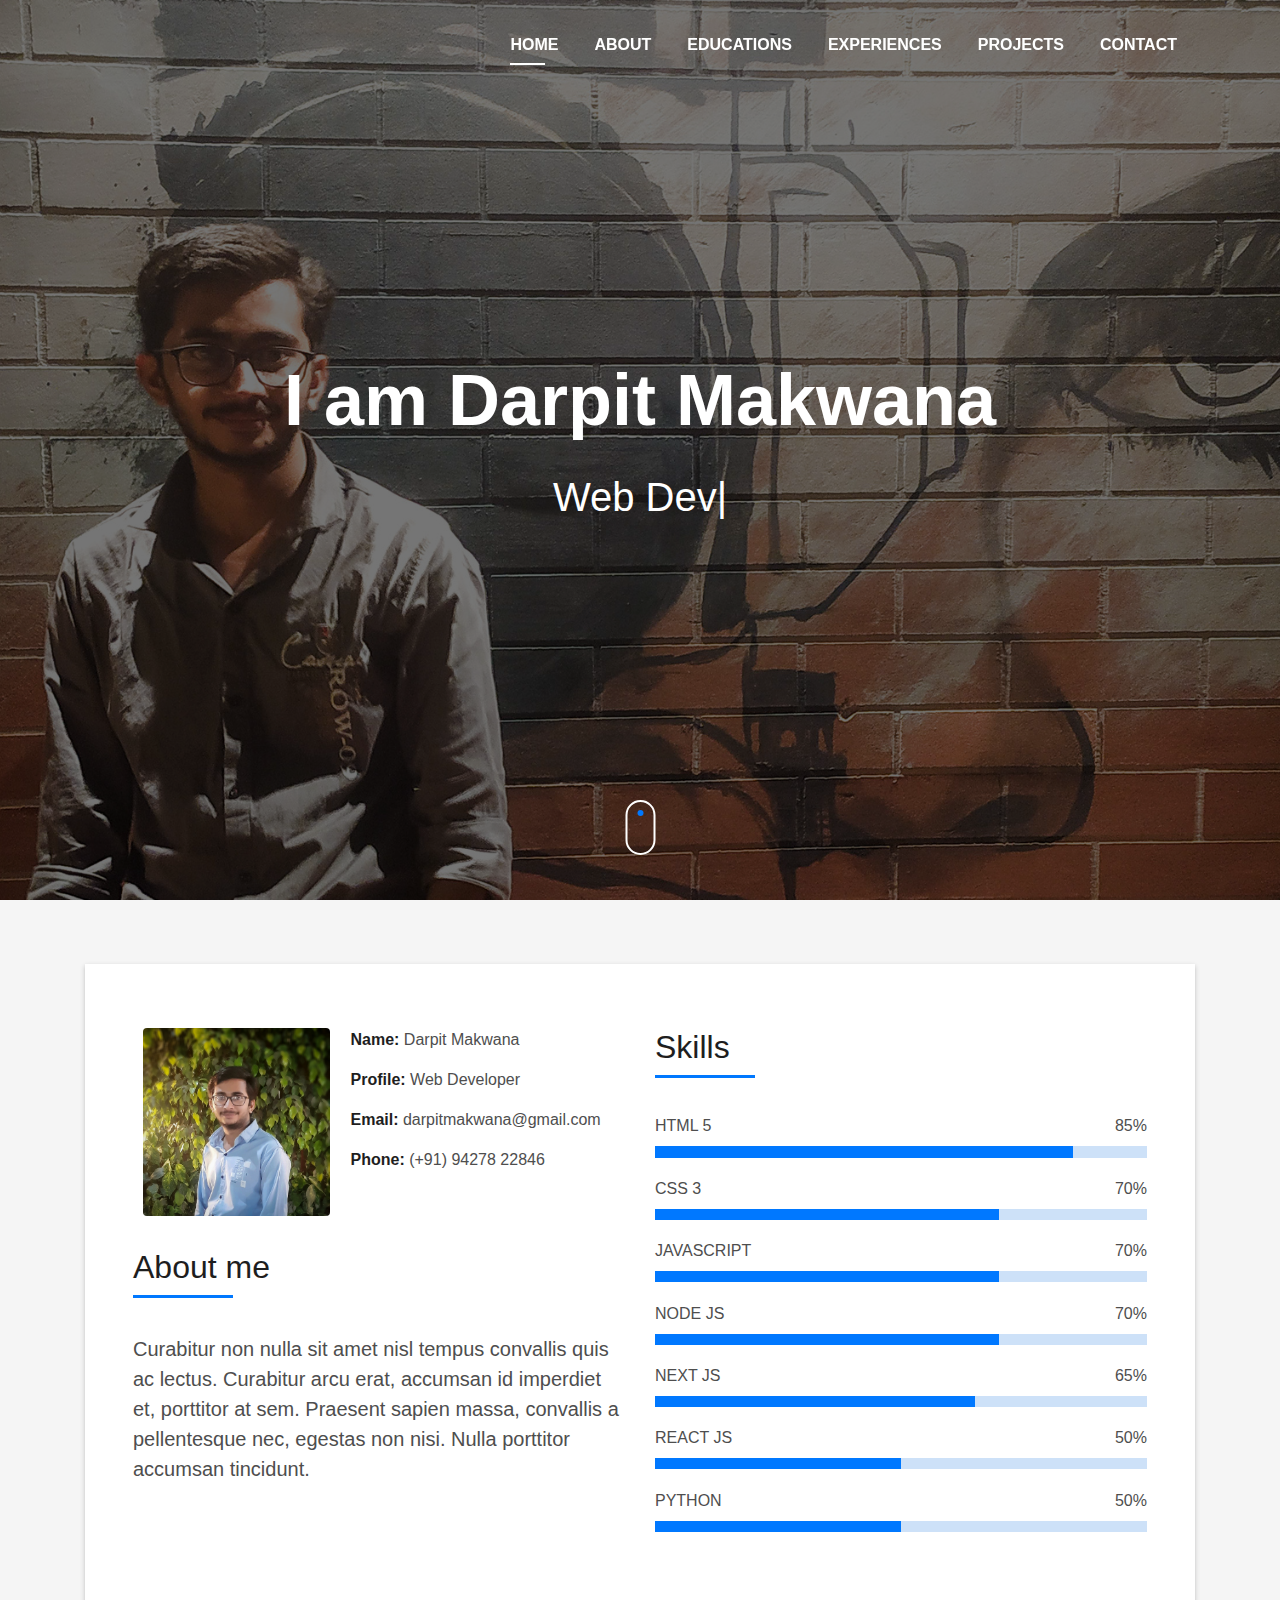
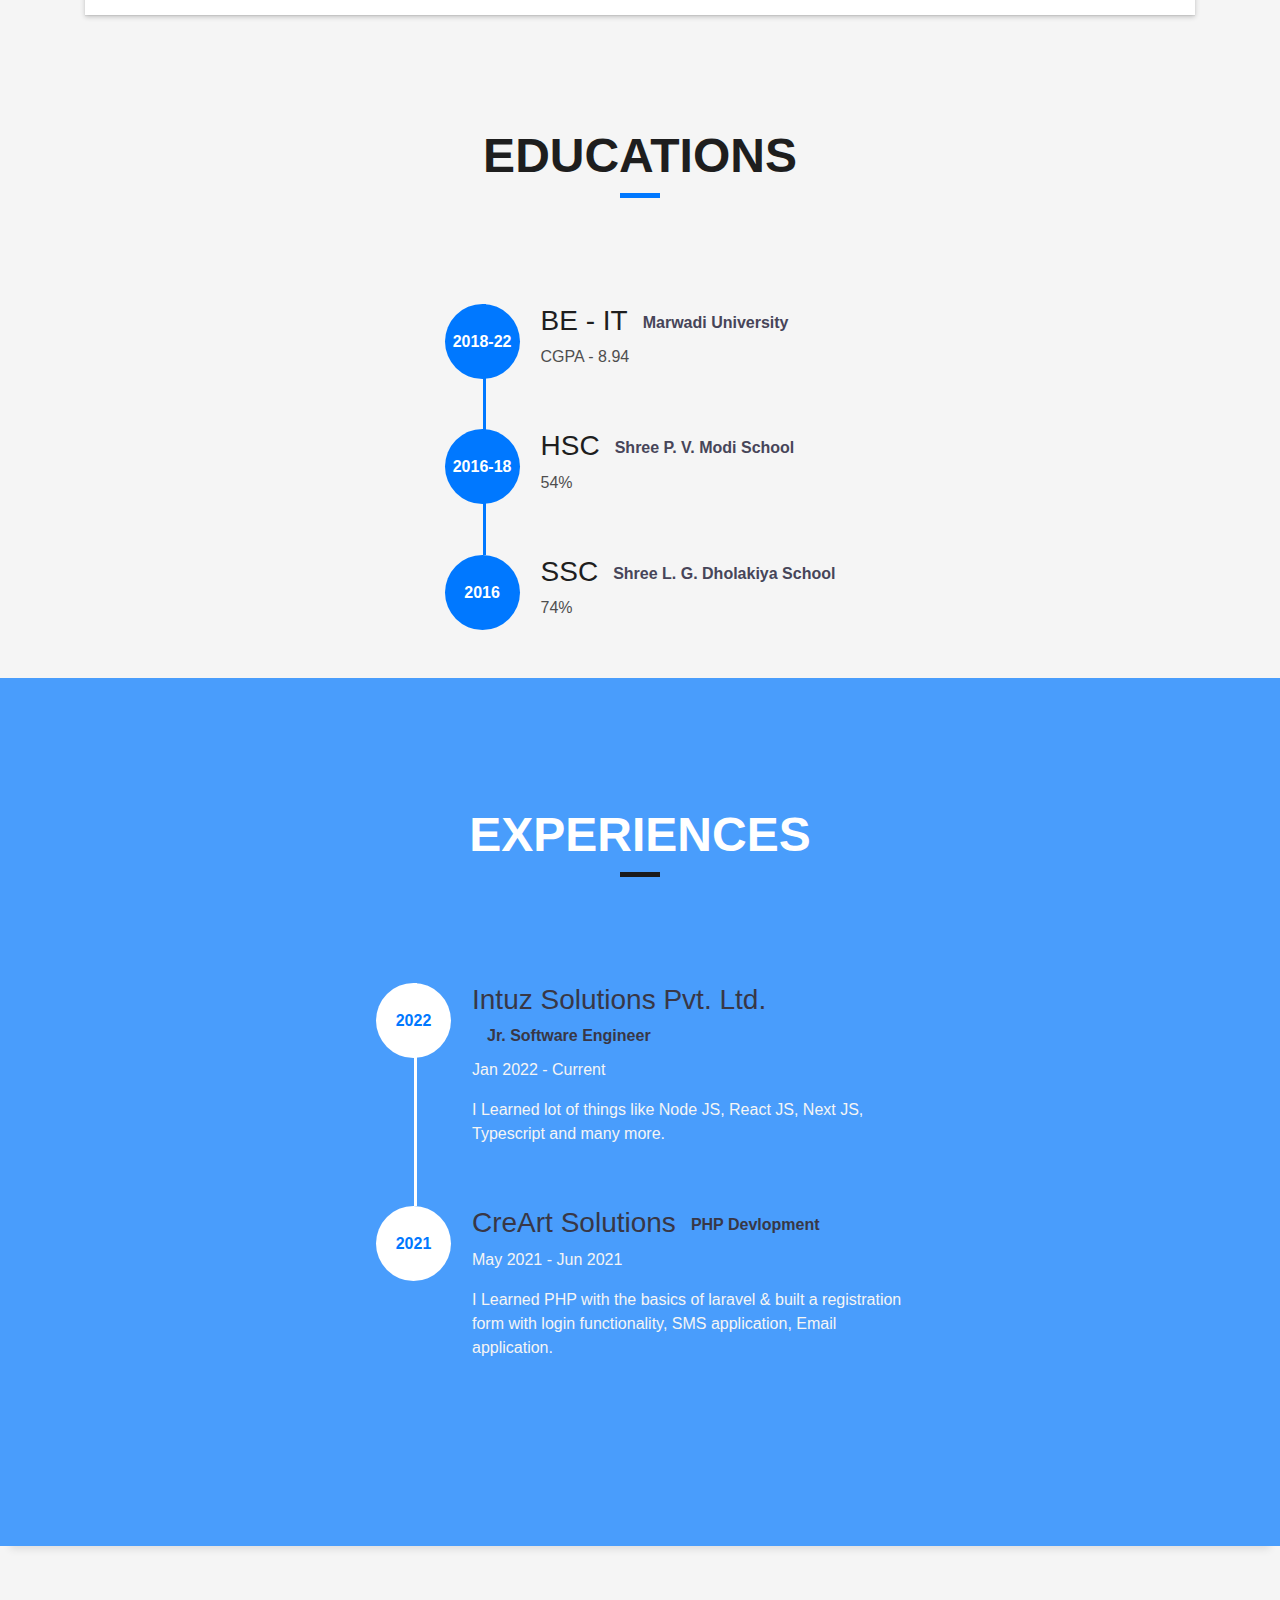
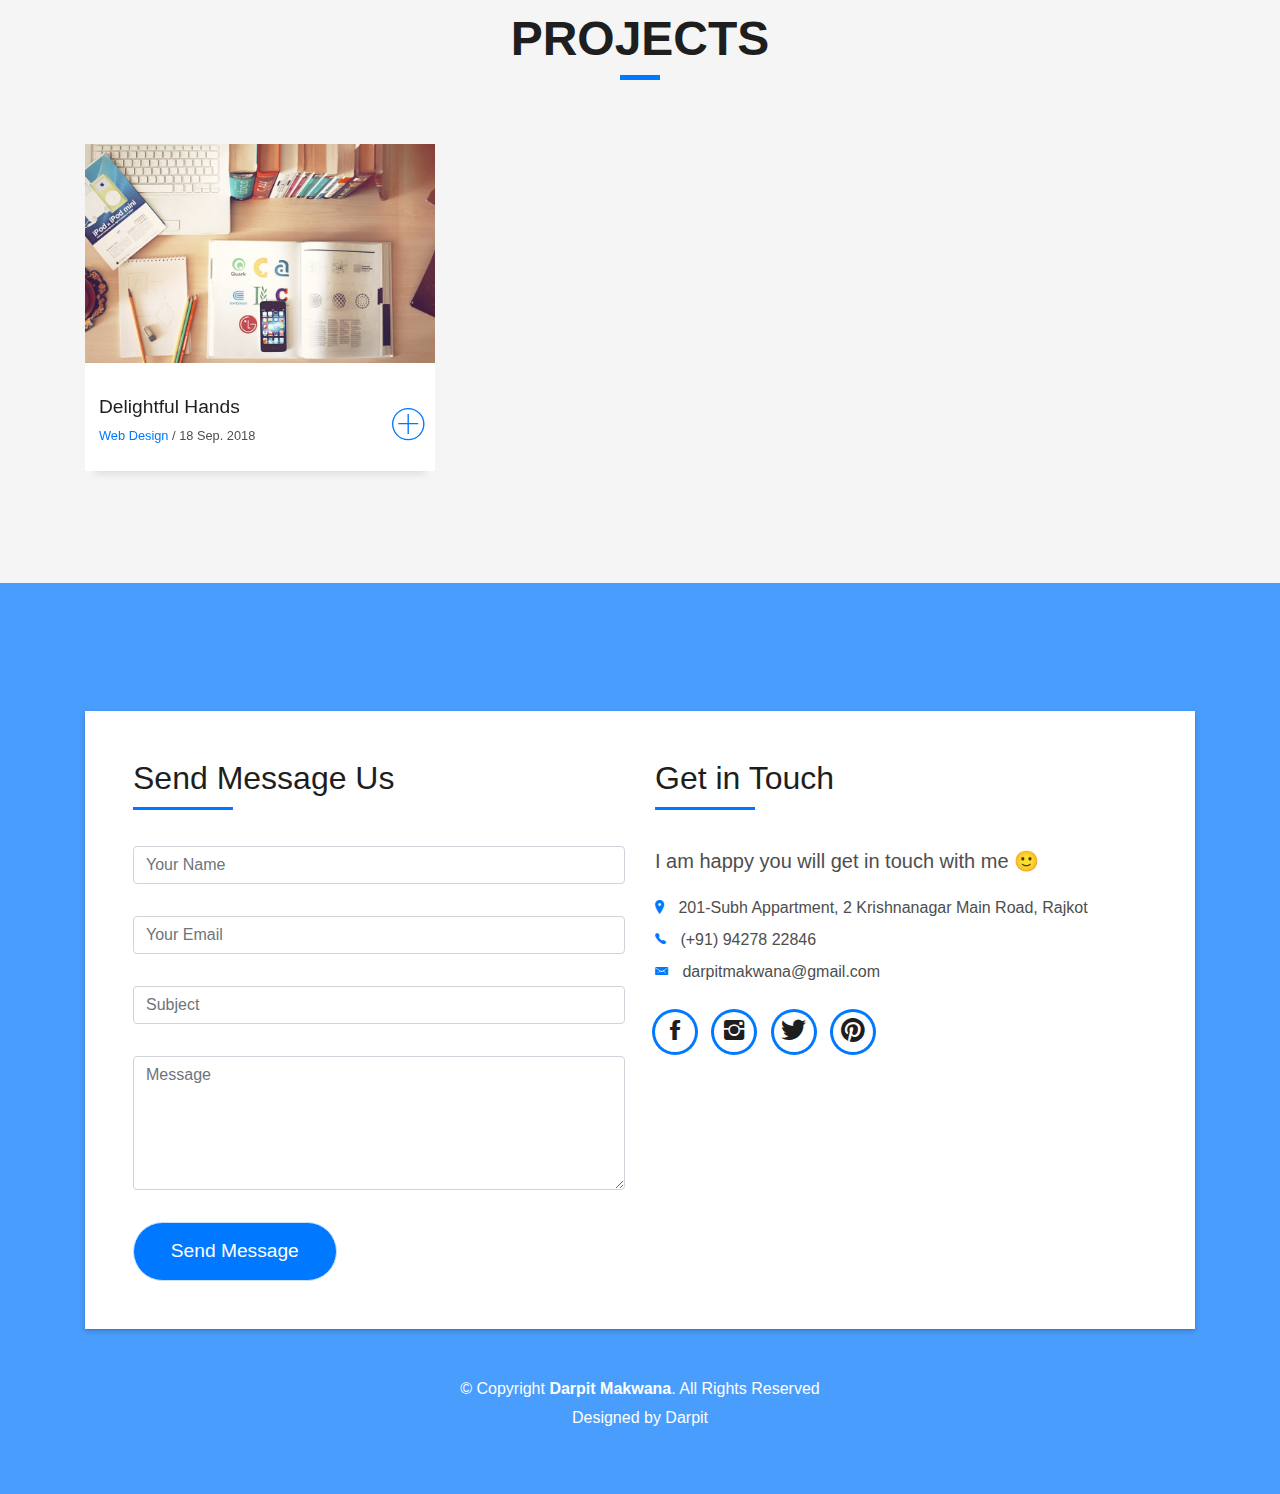
==== commit 8dcc83fd: "Update Ecucation, Exprience & Contact Details" ====
--- a/index.html
+++ b/index.html
@@ -9,8 +9,8 @@
   <meta content="" name="description" />
 
   <!-- Favicons -->
-  <link href="img/favicon.png" rel="icon" />
-  <link href="img/apple-touch-icon.png" rel="apple-touch-icon" />
+  <link href="img/Darpit 1x1.jpg" rel="icon" />
+  <link href="img/Darpit 1x1.jpg" rel="apple-touch-icon" />
 
   <!-- Bootstrap CSS File -->
   <link href="lib/bootstrap/css/bootstrap.min.css" rel="stylesheet" />
@@ -84,7 +84,7 @@
           <h1 class="intro-title mb-4">I am Darpit Makwana</h1>
           <p class="intro-subtitle">
             <span class="text-slider-items">
-              Web Developer,Web Designer,Frontend Developer,Python Developer
+              Web Developer,React Developer,Python Developer, Node JS Developer 
             </span>
             <strong class="text-slider"></strong>
           </p>
@@ -150,12 +150,12 @@
                     <div class="title-box-2">
                       <h5 class="title-left">Skills</h5>
                     </div>
-                    <span>HTML5</span> <span class="pull-right">85%</span>
+                    <span>HTML 5</span> <span class="pull-right">85%</span>
                     <div class="progress">
                       <div class="progress-bar" role="progressbar" style="width: 85%" aria-valuenow="85"
                         aria-valuemin="0" aria-valuemax="100"></div>
                     </div>
-                    <span>CSS3</span> <span class="pull-right">70%</span>
+                    <span>CSS 3</span> <span class="pull-right">70%</span>
                     <div class="progress">
                       <div class="progress-bar" role="progressbar" style="width: 70%" aria-valuenow="70"
                         aria-valuemin="0" aria-valuemax="100"></div>
@@ -165,24 +165,24 @@
                       <div class="progress-bar" role="progressbar" style="width: 70%" aria-valuenow="70"
                         aria-valuemin="0" aria-valuemax="100"></div>
                     </div>
-                    <span>ANGULAR JS</span> <span class="pull-right">60%</span>
-                    <div class="progress">
-                      <div class="progress-bar" role="progressbar" style="width: 60%" aria-valuenow="60"
-                        aria-valuemin="0" aria-valuemax="100"></div>
-                    </div>
-                    <span>NODE JS</span> <span class="pull-right">65%</span>
+                    <span>NODE JS</span> <span class="pull-right">70%</span>
+                    <div class="progress">
+                      <div class="progress-bar" role="progressbar" style="width: 70%" aria-valuenow="70"
+                        aria-valuemin="0" aria-valuemax="100"></div>
+                    </div>
+                    <span>NEXT JS</span> <span class="pull-right">65%</span>
                     <div class="progress">
                       <div class="progress-bar" role="progressbar" style="width: 65%" aria-valuenow="65"
                         aria-valuemin="0" aria-valuemax="100"></div>
                     </div>
-                    <span>PHP</span> <span class="pull-right">50%</span>
+                    <span>REACT JS</span> <span class="pull-right">50%</span>
                     <div class="progress">
                       <div class="progress-bar" role="progressbar" style="width: 50%" aria-valuenow="50"
                         aria-valuemin="0" aria-valuemax="100"></div>
                     </div>
-                    <span>PYTHON</span> <span class="pull-right">80%</span>
-                    <div class="progress">
-                      <div class="progress-bar" role="progressbar" style="width: 80%" aria-valuenow="80"
+                    <span>PYTHON</span> <span class="pull-right">50%</span>
+                    <div class="progress">
+                      <div class="progress-bar" role="progressbar" style="width: 50%" aria-valuenow="50"
                         aria-valuemin="0" aria-valuemax="100"></div>
                     </div>
 
@@ -221,7 +221,7 @@
               <div class="timeline-info-edu">
                 <h3><span>BE - IT</span><small>Marwadi University</small></h3>
                 <p>
-                  CGPA - 8.57 (2021)
+                  CGPA - 8.94
                 </p>
               </div>
             </div>
@@ -274,6 +274,19 @@
           </div>
           <div class="center">
             <div class="timeline">
+              <div class="timeline-exp">
+                <div class="timeline-yr-exp">
+                  <span>2022</span>
+                </div>
+                <div class="timeline-info-exp">
+                  <h3><span class="exp-title">Intuz Solutions Pvt. Ltd.</span><small>Jr. Software Engineer</small></h3>
+                  <p class="color-d">Jan 2022 - Current</p>
+                  <p class="color-d">
+                    I Learned lot of things like Node JS, React JS, Next JS, Typescript and many more.
+                  </p>
+                </div>
+              </div>
+
               <div class="timeline-exp">
                 <div class="timeline-yr-exp">
                   <span>2021</span>
@@ -334,10 +347,6 @@
               </div>
             </a>
           </div>
-
-
-
-
 
         </div>
       </div>
@@ -408,21 +417,17 @@
                   </div>
                   <div class="more-info">
                     <p class="lead">
-                      Lorem ipsum dolor sit amet consectetur adipisicing elit.
-                      Facilis dolorum dolorem soluta quidem expedita aperiam
-                      aliquid at. Totam magni ipsum suscipit amet? Autem nemo
-                      esse laboriosam ratione nobis mollitia inventore?
+                      I am happy you will get in touch with me 🙂
                     </p>
                     <ul class="list-ico">
                       <li>
-                        <span class="ion-ios-location"></span> 329 WASHINGTON
-                        ST BOSTON, MA 02108
-                      </li>
-                      <li>
-                        <span class="ion-ios-telephone"></span> (617) 557-0089
-                      </li>
-                      <li>
-                        <span class="ion-email"></span> contact@example.com
+                        <span class="ion-ios-location"></span> 201-Subh Appartment, 2 Krishnanagar Main Road, Rajkot
+                      </li>
+                      <li>
+                        <span class="ion-ios-telephone"></span> (+91) 94278 22846
+                      </li>
+                      <li>
+                        <span class="ion-email"></span> darpitmakwana@gmail.com
                       </li>
                     </ul>
                   </div>
@@ -455,7 +460,7 @@
           <div class="col-sm-12">
             <div class="copyright-box">
               <p class="copyright">
-                &copy; Copyright <strong>DevFolio</strong>. All Rights
+                &copy; Copyright <strong>Darpit Makwana</strong>. All Rights
                 Reserved
               </p>
               <div class="credits">
@@ -465,8 +470,8 @@
                   Licensing information: https://bootstrapmade.com/license/
                   Purchase the pro version with working PHP/AJAX contact form: https://bootstrapmade.com/buy/?theme=DevFolio
                 -->
-                Designed by
-                <a href="https://bootstrapmade.com/">BootstrapMade</a>
+                Designed by Darpit
+                <!-- <a href="https://bootstrapmade.com/">Darpit</a> -->
               </div>
             </div>
           </div>
--- a/css/style.css
+++ b/css/style.css
@@ -141,7 +141,8 @@
   /* font-size: 14px; */
 }
 
-.title-s, .span-about{
+.title-s,
+.span-about {
   font-size: 16px;
 }
 
@@ -151,7 +152,8 @@
   margin-bottom: 4rem;
 }
 
-.title-a, .title-aw {
+.title-a,
+.title-aw {
   font-size: 3rem;
   font-weight: bold;
   text-transform: uppercase;
@@ -165,7 +167,8 @@
   color: #4e4e4e;
 }
 
-.line-mf, .line-black {
+.line-mf,
+.line-black {
   width: 40px;
   height: 5px;
   background-color: #0078ff;
@@ -173,7 +176,7 @@
 }
 
 .line-black {
-  background-color: #1B1B1B;
+  background-color: #1b1b1b;
 }
 
 /*--/ Title Left /--*/
@@ -303,7 +306,7 @@
 }
 
 .owl-theme .owl-dots .owl-dot.active span {
-  background-color: #1B1B1B;
+  background-color: #1b1b1b;
   width: 25px;
 }
 
@@ -320,7 +323,7 @@
   width: 42px;
   height: 42px;
   background-color: #0078ff;
-  opacity: .7;
+  opacity: 0.7;
   font-size: 1.6rem;
   line-height: 1.5;
   text-align: center;
@@ -371,7 +374,7 @@
 }
 
 #preloader:before {
-  content: "";
+  content: '';
   position: fixed;
   top: calc(50% - 30px);
   left: calc(50% - 30px);
@@ -413,7 +416,7 @@
 ======================================*/
 
 .navbar-b {
-  transition: all .5s ease-in-out;
+  transition: all 0.5s ease-in-out;
   background-color: transparent;
   padding-top: 1.563rem;
   padding-bottom: 1.563rem;
@@ -451,7 +454,7 @@
 
 .navbar-b.navbar-trans .nav-link:hover,
 .navbar-b.navbar-reduce .nav-link:hover {
-  color: #1B1B1B;
+  color: #1b1b1b;
 }
 
 .navbar-b.navbar-trans .nav-link:hover:before,
@@ -486,7 +489,7 @@
 }
 
 .navbar-b.navbar-reduce {
-  transition: all .5s ease-in-out;
+  transition: all 0.5s ease-in-out;
   background-color: #fff;
   padding-top: 15px;
   padding-bottom: 15px;
@@ -516,7 +519,7 @@
 }
 
 .navbar-b.navbar-reduce .navbar-toggler span {
-  background-color: #1B1B1B;
+  background-color: #1b1b1b;
 }
 
 .navbar-b .navbar-brand {
@@ -539,7 +542,7 @@
 }
 
 .navbar-b .dropdown-menu .dropdown-item {
-  padding: .7rem 1.7rem;
+  padding: 0.7rem 1.7rem;
   transition: all 500ms ease;
 }
 
@@ -579,9 +582,9 @@
 
 .navbar-toggler span:nth-child(1),
 .navbar-toggler span:nth-child(3) {
-  transition: -webkit-transform .35s ease-in-out;
-  transition: transform .35s ease-in-out;
-  transition: transform .35s ease-in-out, -webkit-transform .35s ease-in-out;
+  transition: -webkit-transform 0.35s ease-in-out;
+  transition: transform 0.35s ease-in-out;
+  transition: transform 0.35s ease-in-out, -webkit-transform 0.35s ease-in-out;
 }
 
 .navbar-toggler:not(.collapsed) span:nth-child(1) {
@@ -631,7 +634,7 @@
   padding: 0;
   height: 100%;
   width: 100%;
-  opacity: .9;
+  opacity: 0.9;
 }
 
 .intro .intro-title {
@@ -702,13 +705,13 @@
 
 .skill-mf .progress {
   background-color: #cde1f8;
-  margin: .5rem 0 1.2rem 0;
+  margin: 0.5rem 0 1.2rem 0;
   border-radius: 0;
-  height: .7rem;
+  height: 0.7rem;
 }
 
 .skill-mf .progress .progress-bar {
-  height: .7rem;
+  height: 0.7rem;
   background-color: #0078ff;
 }
 
@@ -744,7 +747,7 @@
   font-size: 1.4rem;
   text-transform: uppercase;
   text-align: center;
-  padding: .4rem 0;
+  padding: 0.4rem 0;
 }
 
 .service-box .s-description {
@@ -807,7 +810,7 @@
 
 .project-content .w-more {
   color: #4e4e4e;
-  font-size: .8rem;
+  font-size: 0.8rem;
 }
 
 .project-content .w-more .w-ctegory {
@@ -825,7 +828,7 @@
 }
 
 .project-content .w-like .num-like {
-  font-size: .7rem;
+  font-size: 0.7rem;
 }
 
 .w-title {
@@ -905,14 +908,14 @@
   color: #fff;
   display: inline-block;
   text-transform: uppercase;
-  font-size: .7rem;
-  letter-spacing: .1px;
+  font-size: 0.7rem;
+  letter-spacing: 0.1px;
   margin-bottom: 0;
 }
 
 .card-blog .card-title {
   font-size: 1.3rem;
-  margin-top: .6rem;
+  margin-top: 0.6rem;
 }
 
 .card-blog .card-description {
@@ -1031,7 +1034,7 @@
 
 .widget-sidebar .list-sidebar li:before {
   position: absolute;
-  content: "";
+  content: '';
   width: 10px;
   height: 1px;
   left: 0;
@@ -1056,8 +1059,8 @@
 .widget-tags ul li {
   display: inline-block;
   background-color: #0078ff;
-  padding: .2rem .6rem;
-  margin-bottom: .5rem;
+  padding: 0.2rem 0.6rem;
+  margin-bottom: 0.5rem;
   border-radius: 15px;
 }
 
@@ -1088,7 +1091,7 @@
 }
 
 footer .copyright {
-  margin-bottom: .3rem;
+  margin-bottom: 0.3rem;
 }
 
 footer .credits {
@@ -1143,7 +1146,7 @@
 
 .button {
   display: inline-block;
-  padding: .3rem .6rem;
+  padding: 0.3rem 0.6rem;
   text-align: center;
   vertical-align: middle;
   -webkit-user-select: none;
@@ -1151,7 +1154,7 @@
   -ms-user-select: none;
   user-select: none;
   font-size: 1rem;
-  border-radius: .3rem;
+  border-radius: 0.3rem;
   border: 1px solid transparent;
   transition: all 500ms ease;
   cursor: pointer;
@@ -1174,7 +1177,7 @@
 }
 
 .button-big {
-  padding: .9rem 2.3rem;
+  padding: 0.9rem 2.3rem;
   font-size: 1.2rem;
 }
 
@@ -1183,10 +1186,10 @@
 }
 
 .btn-lg {
-  padding: .5rem 1rem;
+  padding: 0.5rem 1rem;
   font-size: 1.25rem;
   line-height: 1.5;
-  border-radius: .3rem;
+  border-radius: 0.3rem;
 }
 
 @media (min-width: 577px) {
@@ -1274,4 +1277,4 @@
   .back-to-top {
     bottom: 15px;
   }
-}+}
--- a/style.css
+++ b/style.css
@@ -28,7 +28,7 @@
 /* Effect 3 */
 .scroll-down.mouse.effect span::after {
   position: absolute;
-  content: "";
+  content: '';
   top: 10px;
   left: 0;
   right: 0;
@@ -54,22 +54,25 @@
 
 /* --------------------- */
 
-.center{
+.center {
   margin-left: auto;
   margin-right: auto;
   width: auto;
   padding: 20px;
 }
 
-.timeline-edu, .timeline-exp {
+.timeline-edu,
+.timeline-exp {
   position: relative;
   padding: 22px 0;
 }
-.timeline-edu:last-child:before, .timeline-exp:last-child:before {
+.timeline-edu:last-child:before,
+.timeline-exp:last-child:before {
   height: 0;
 }
-.timeline-edu:before, .timeline-exp:before {
-  content: "";
+.timeline-edu:before,
+.timeline-exp:before {
+  content: '';
   background: #0078ff;
   width: 3px;
   height: 100%;
@@ -77,11 +80,12 @@
   left: 38px;
 }
 
-.timeline-exp:before{
+.timeline-exp:before {
   background-color: #ffffff;
 }
 
-.timeline-yr-edu, .timeline-yr-exp {
+.timeline-yr-edu,
+.timeline-yr-exp {
   background: #0078ff;
   border-radius: 100%;
   position: absolute;
@@ -91,11 +95,12 @@
   text-align: center;
 }
 
-.timeline-yr-exp{
+.timeline-yr-exp {
   background: #ffffff;
 }
 
-.timeline-yr-edu span, .timeline-yr-exp span {
+.timeline-yr-edu span,
+.timeline-yr-exp span {
   color: #ffffff;
   font-size: 16px;
   font-weight: bold;
@@ -103,17 +108,19 @@
   line-height: 75px;
 }
 
-.timeline-yr-exp span{
+.timeline-yr-exp span {
   color: #0078ff;
 }
 
-.timeline-info-edu, .timeline-info-exp {
+.timeline-info-edu,
+.timeline-info-exp {
   display: inline-block;
   vertical-align: top;
   max-width: 432px;
   margin-left: 6em;
 }
-.timeline-info-edu small, .timeline-info-exp small {
+.timeline-info-edu small,
+.timeline-info-exp small {
   color: #474559;
   font-size: 16px;
   font-weight: bold;
@@ -122,16 +129,16 @@
   margin-left: 15px;
 }
 
-.timeline-info-exp small{
+.timeline-info-exp small {
   color: #383746;
 }
 
-.exp-title{
+.exp-title {
   color: #383746;
 }
 
 @media (max-width: 580px) {
-	.timeline-info small {
+  .timeline-info small {
     display: block;
     margin: 10px 0 0 0;
   }
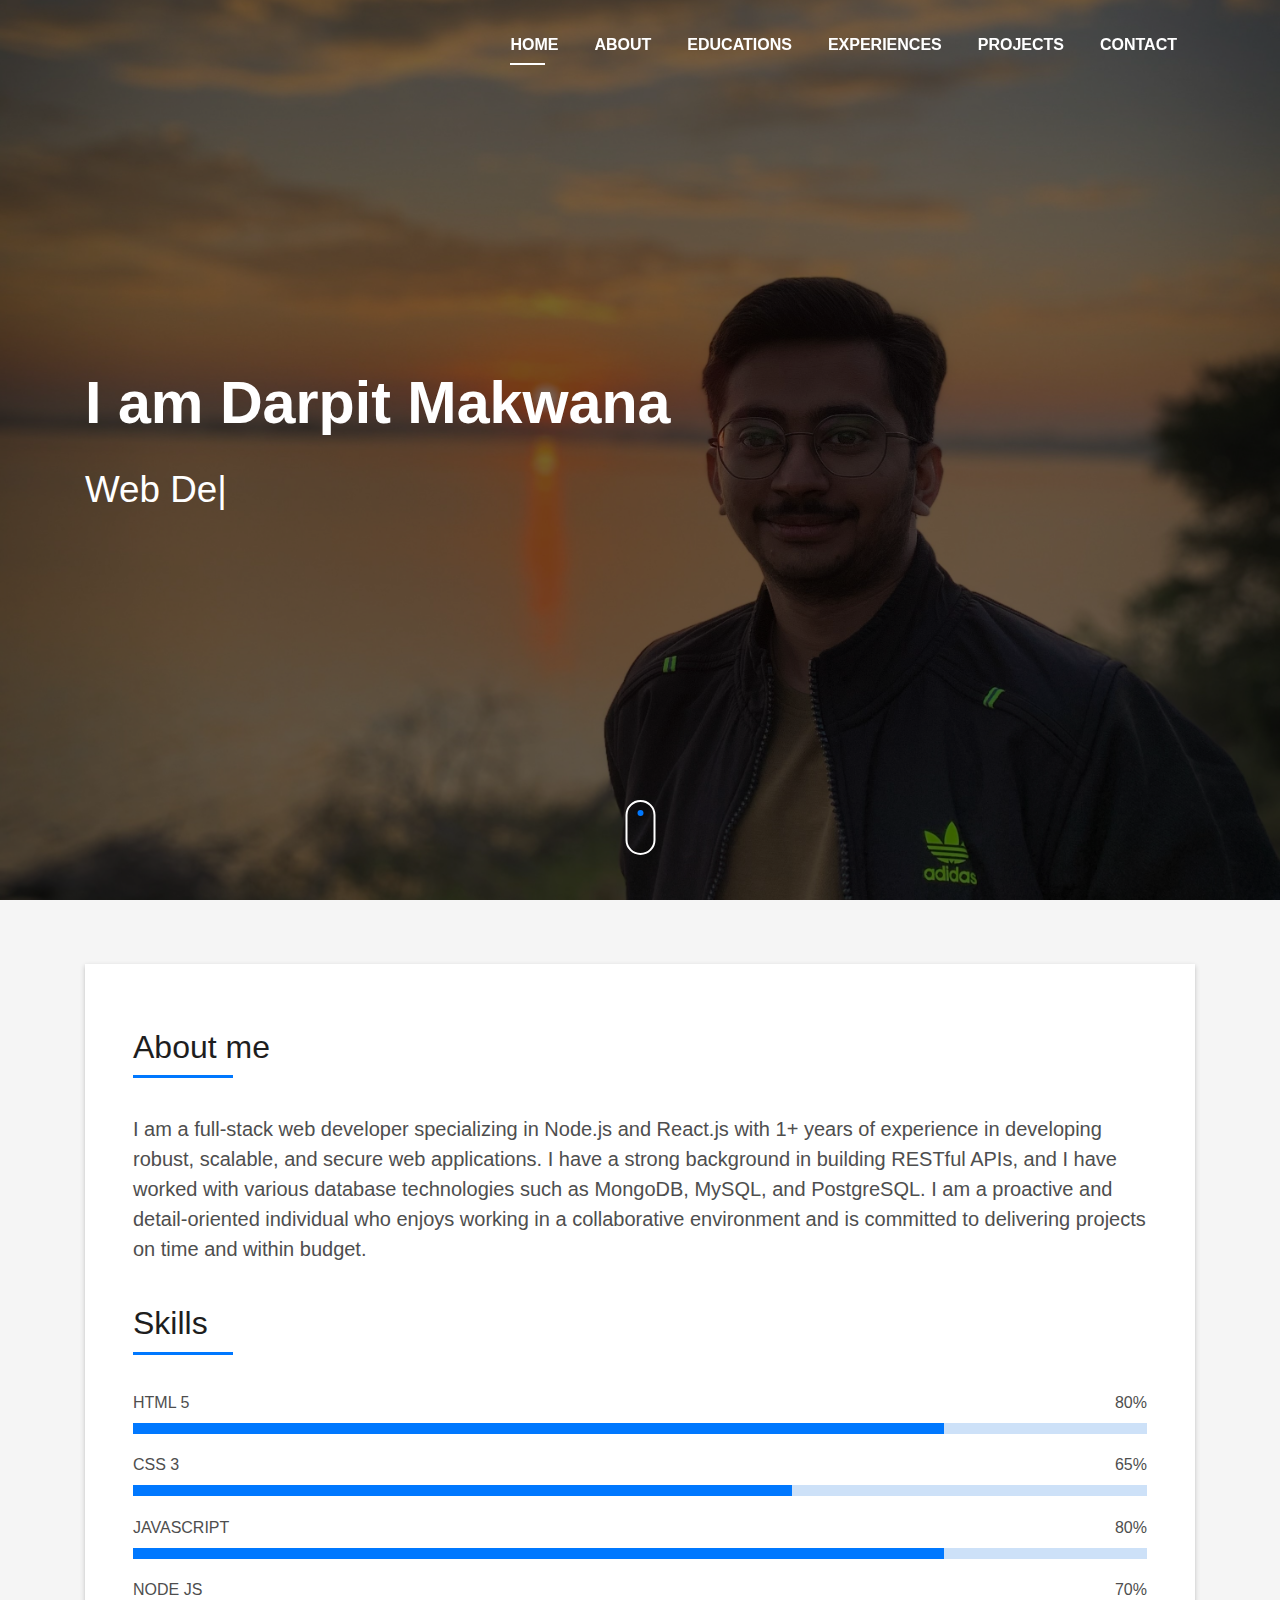
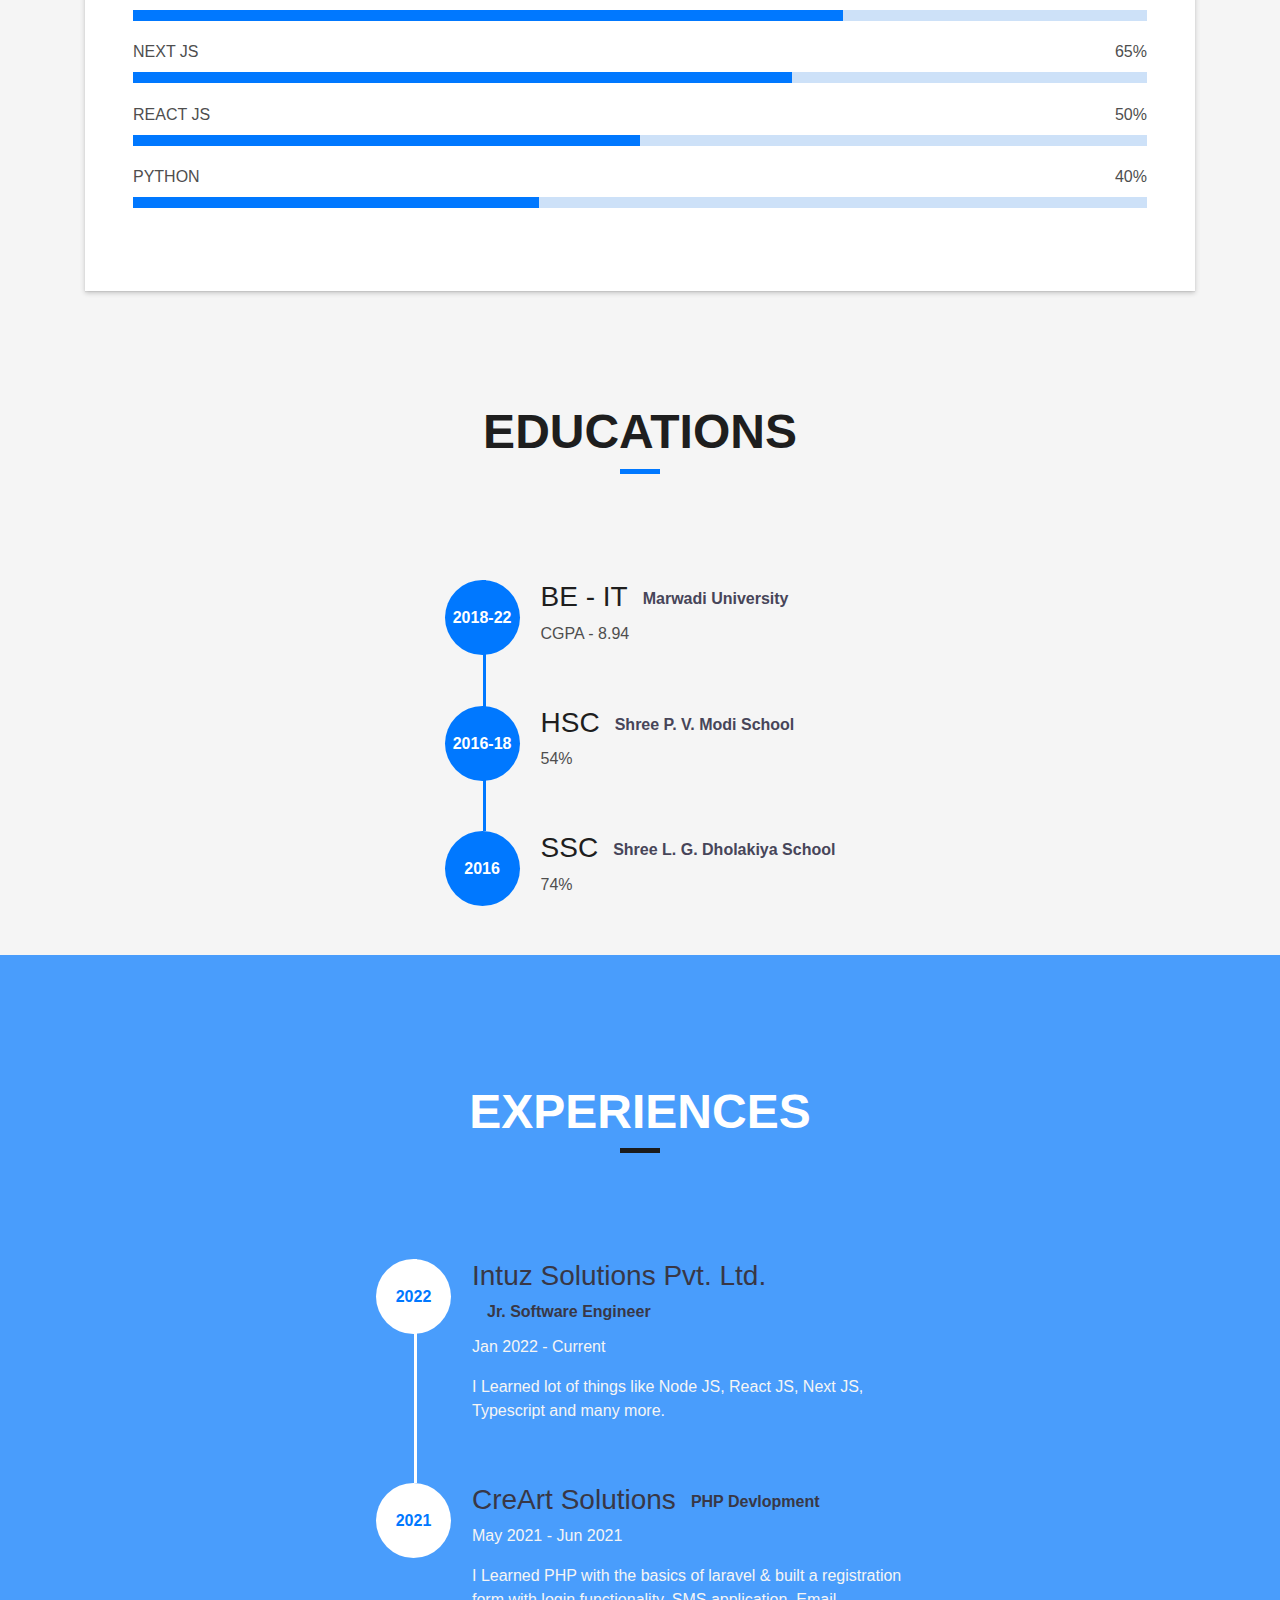
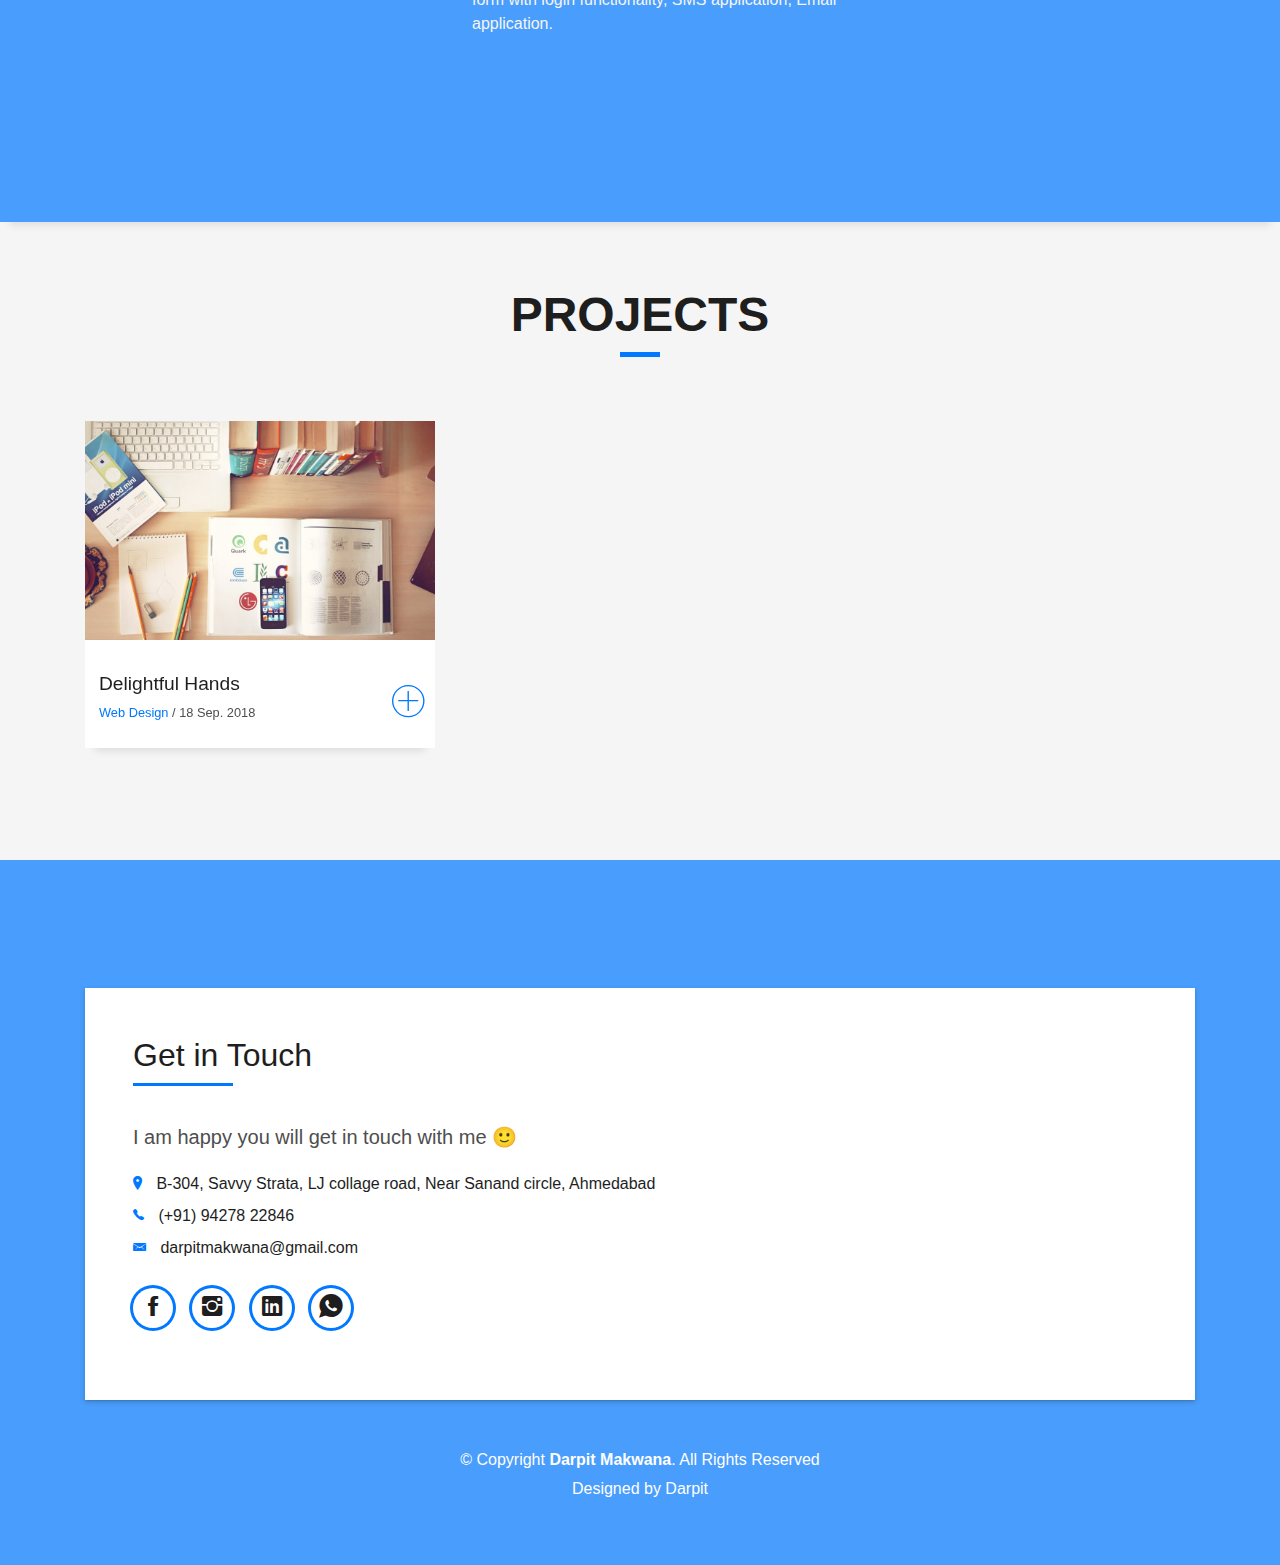
==== commit 53235966: "Update Background, Contact US section and Anout me section" ====
--- a/index.html
+++ b/index.html
@@ -75,16 +75,16 @@
   <!--/ Nav End /-->
 
   <!--/ Intro Skew Star /-->
-  <div id="home" class="intro route bg-image" style="background-image: url(img/Darpit.jpg)">
+  <div id="home" class="intro route bg-image" style="background-image: url(img/Darpit_BG.jpg)">
     <div class="overlay-itro"></div>
     <div class="intro-content display-table">
       <div class="table-cell">
         <div class="container">
           <!-- <p class="display-6 color-d">Hello, world!</p> -->
-          <h1 class="intro-title mb-4">I am Darpit Makwana</h1>
+          <h4 class="intro-title mb-4">I am Darpit Makwana</h4>
           <p class="intro-subtitle">
             <span class="text-slider-items">
-              Web Developer,React Developer,Python Developer, Node JS Developer 
+              Web Developer,Node Js Developer,React JS Developer
             </span>
             <strong class="text-slider"></strong>
           </p>
@@ -104,8 +104,8 @@
         <div class="col-sm-12">
           <div class="box-shadow-full">
             <div class="row">
-              <div class="col-md-6">
-                <div class="row">
+              <div class="col-md-12">
+                <!-- <div class="row">
                   <div class="col-sm-6 col-md-5">
                     <div class="about-img">
                       <img src="img/Darpit 1x1.jpg" class="img-fluid rounded b-shadow-a" alt="Profile Picture" />
@@ -131,45 +131,45 @@
                       </p>
                     </div>
                   </div>
-                </div>
+                </div> -->
                 <div class="title-box-2">
                   <h5 class="title-left">About me</h5>
                 </div>
                 <p class="lead">
-                  Curabitur non nulla sit amet nisl tempus convallis quis ac
-                  lectus. Curabitur arcu erat, accumsan id imperdiet et,
-                  porttitor at sem. Praesent sapien massa, convallis a
-                  pellentesque nec, egestas non nisi. Nulla porttitor
-                  accumsan tincidunt.
+                  I am a full-stack web developer specializing in Node.js and React.js with 1+ years of experience in
+                  developing robust, scalable, and secure web applications. I have a strong background in building
+                  RESTful APIs, and I have worked with various database technologies such as MongoDB, MySQL, and
+                  PostgreSQL. I am a proactive and detail-oriented individual who enjoys working in a collaborative
+                  environment and is committed to delivering projects on time and within budget.
                 </p>
-
-              </div>
-              <div class="col-md-6">
+                <br>
+              </div>
+              <div class="col-md-12">
                 <div class="about-me pt-4 pt-md-0">
                   <div class="skill-mf">
                     <div class="title-box-2">
                       <h5 class="title-left">Skills</h5>
                     </div>
-                    <span>HTML 5</span> <span class="pull-right">85%</span>
-                    <div class="progress">
-                      <div class="progress-bar" role="progressbar" style="width: 85%" aria-valuenow="85"
-                        aria-valuemin="0" aria-valuemax="100"></div>
-                    </div>
-                    <span>CSS 3</span> <span class="pull-right">70%</span>
+                    <span>HTML 5</span> <span class="pull-right">80%</span>
+                    <div class="progress">
+                      <div class="progress-bar" role="progressbar" style="width: 80%" aria-valuenow="80"
+                        aria-valuemin="0" aria-valuemax="100"></div>
+                    </div>
+                    <span>CSS 3</span> <span class="pull-right">65%</span>
+                    <div class="progress">
+                      <div class="progress-bar" role="progressbar" style="width: 65%" aria-valuenow="65"
+                        aria-valuemin="0" aria-valuemax="100"></div>
+                    </div>
+                    <span>JAVASCRIPT</span> <span class="pull-right">80%</span>
+                    <div class="progress">
+                      <div class="progress-bar" role="progressbar" style="width: 80%" aria-valuenow="80"
+                        aria-valuemin="0" aria-valuemax="100"></div>
+                    </div>
+                    <span>NODE JS</span> <span class="pull-right">70%</span>
                     <div class="progress">
                       <div class="progress-bar" role="progressbar" style="width: 70%" aria-valuenow="70"
                         aria-valuemin="0" aria-valuemax="100"></div>
                     </div>
-                    <span>JAVASCRIPT</span> <span class="pull-right">70%</span>
-                    <div class="progress">
-                      <div class="progress-bar" role="progressbar" style="width: 70%" aria-valuenow="70"
-                        aria-valuemin="0" aria-valuemax="100"></div>
-                    </div>
-                    <span>NODE JS</span> <span class="pull-right">70%</span>
-                    <div class="progress">
-                      <div class="progress-bar" role="progressbar" style="width: 70%" aria-valuenow="70"
-                        aria-valuemin="0" aria-valuemax="100"></div>
-                    </div>
                     <span>NEXT JS</span> <span class="pull-right">65%</span>
                     <div class="progress">
                       <div class="progress-bar" role="progressbar" style="width: 65%" aria-valuenow="65"
@@ -180,17 +180,12 @@
                       <div class="progress-bar" role="progressbar" style="width: 50%" aria-valuenow="50"
                         aria-valuemin="0" aria-valuemax="100"></div>
                     </div>
-                    <span>PYTHON</span> <span class="pull-right">50%</span>
-                    <div class="progress">
-                      <div class="progress-bar" role="progressbar" style="width: 50%" aria-valuenow="50"
-                        aria-valuemin="0" aria-valuemax="100"></div>
-                    </div>
-
-
-                  </div>
-
-
-
+                    <span>PYTHON</span> <span class="pull-right">40%</span>
+                    <div class="progress">
+                      <div class="progress-bar" role="progressbar" style="width: 40%" aria-valuenow="40"
+                        aria-valuemin="0" aria-valuemax="100"></div>
+                    </div>
+                  </div>
                 </div>
               </div>
             </div>
@@ -295,7 +290,8 @@
                   <h3><span class="exp-title">CreArt Solutions</span><small>PHP Devlopment</small></h3>
                   <p class="color-d">May 2021 - Jun 2021</p>
                   <p class="color-d">
-                    I Learned PHP with the basics of laravel & built a registration form with login functionality, SMS application, Email application.
+                    I Learned PHP with the basics of laravel & built a registration form with login functionality, SMS
+                    application, Email application.
                   </p>
                 </div>
               </div>
@@ -363,7 +359,7 @@
           <div class="contact-mf">
             <div id="contact" class="box-shadow-full">
               <div class="row">
-                <div class="col-md-6">
+                <!-- <div class="col-md-6">
                   <div class="title-box-2">
                     <h5 class="title-left">Send Message Us</h5>
                   </div>
@@ -410,8 +406,8 @@
                       </div>
                     </form>
                   </div>
-                </div>
-                <div class="col-md-6">
+                </div> -->
+                <div class="col-md-12">
                   <div class="title-box-2 pt-4 pt-md-0">
                     <h5 class="title-left">Get in Touch</h5>
                   </div>
@@ -421,29 +417,42 @@
                     </p>
                     <ul class="list-ico">
                       <li>
-                        <span class="ion-ios-location"></span> 201-Subh Appartment, 2 Krishnanagar Main Road, Rajkot
+                        <a
+                          href="https://www.google.com/maps/place/Savvy+Strata/@22.9894431,72.4897882,17z/data=!3m1!4b1!4m6!3m5!1s0x395e9be9a5e863eb:0xee00f7624a2009fb!8m2!3d22.9894382!4d72.4919769!16s%2Fg%2F11c329kdxb">
+
+                          <span class="ion-ios-location"></span> B-304, Savvy Strata, LJ collage road, Near Sanand
+                          circle, Ahmedabad
+                        </a>
                       </li>
                       <li>
-                        <span class="ion-ios-telephone"></span> (+91) 94278 22846
-                      </li>
-                      <li>
-                        <span class="ion-email"></span> darpitmakwana@gmail.com
+                        <a href="tel:+919427822846">
+                          <span class="ion-ios-telephone"></span> (+91) 94278 22846
+                        </a>
+                      </li>
+                      <li><a href="mailto:darpitmakwana@gmail.com">
+
+                          <span class="ion-email"></span> darpitmakwana@gmail.com
+                        </a>
                       </li>
                     </ul>
                   </div>
                   <div class="socials">
                     <ul>
                       <li>
-                        <a href=""><span class="ico-circle"><i class="ion-social-facebook"></i></span></a>
+                        <a href="https://www.facebook.com/darpit.makwana/"><span class="ico-circle"><i
+                              class="ion-social-facebook"></i></span></a>
                       </li>
                       <li>
-                        <a href=""><span class="ico-circle"><i class="ion-social-instagram"></i></span></a>
+                        <a href="https://www.instagram.com/darpit_patel_20/"><span class="ico-circle"><i
+                              class="ion-social-instagram"></i></span></a>
                       </li>
                       <li>
-                        <a href=""><span class="ico-circle"><i class="ion-social-twitter"></i></span></a>
+                        <a href="https://www.linkedin.com/in/darpit-makwana/"><span class="ico-circle"><i
+                              class="ion-social-linkedin"></i></span></a>
                       </li>
                       <li>
-                        <a href=""><span class="ico-circle"><i class="ion-social-pinterest"></i></span></a>
+                        <a href="https://api.whatsapp.com/send?phone=9427822846"><span class="ico-circle"><i
+                              class="ion-social-whatsapp"></i></span></a>
                       </li>
                     </ul>
                   </div>
--- a/css/style.css
+++ b/css/style.css
@@ -622,7 +622,7 @@
 }
 
 .intro .intro-content {
-  text-align: center;
+  text-align: left;
   position: absolute;
 }
 
@@ -1230,11 +1230,11 @@
   }
 
   .intro .intro-title {
-    font-size: 4.5rem;
+    font-size: 3.7rem;
   }
 
   .intro .intro-subtitle {
-    font-size: 2.5rem;
+    font-size: 2.3rem;
   }
 
   .intro-single .intro-title {
